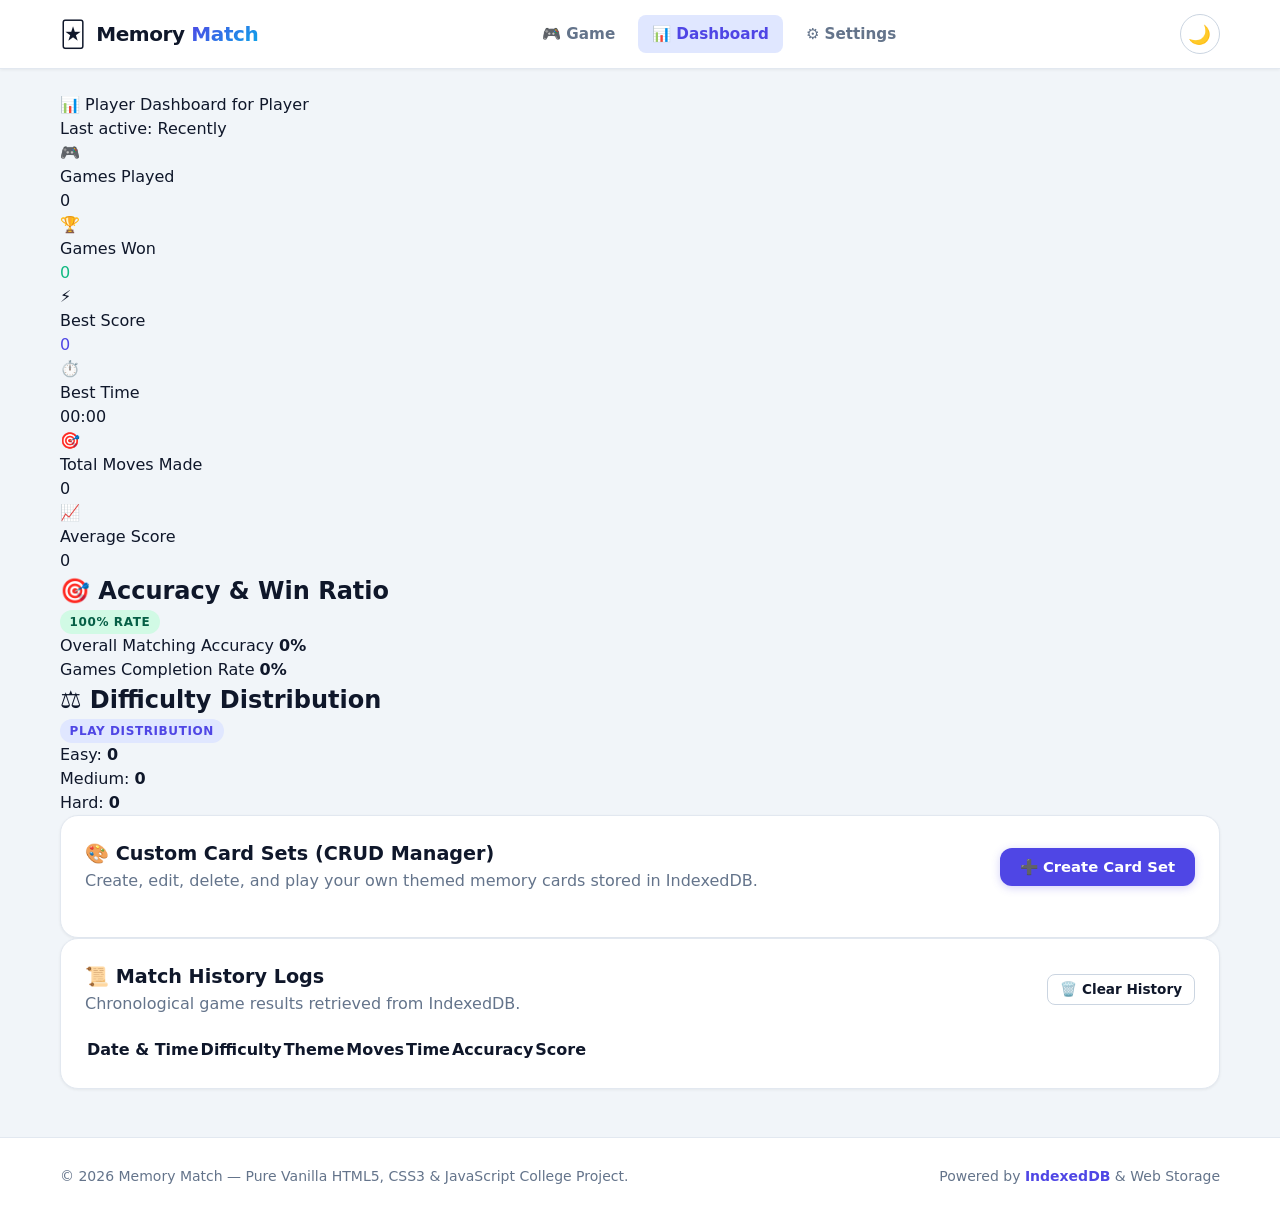
==== dashboard.html @ ac8ac4d7 "feat(setup): initialize project structure, .gitignore and base styling system" ====
<!DOCTYPE html>
<html lang="en">
<head>
  <meta charset="UTF-8">
  <meta name="viewport" content="width=device-width, initial-scale=1.0">
  <meta name="description" content="Memory Match Dashboard - Performance analytics, game history, and custom card set management.">
  <title>Memory Match — Dashboard & Statistics</title>

  <!-- External Stylesheets (Zero Inline CSS) -->
  <link rel="stylesheet" href="css/style.css">
  <link rel="stylesheet" href="css/components.css">
  <link rel="stylesheet" href="css/dashboard.css">
  <link rel="stylesheet" href="css/responsive.css">
</head>
<body>

  <!-- =========================================================================
       App Header & Navigation
       ========================================================================= -->
  <header class="app-header">
    <div class="container navbar">
      <a href="index.html" class="nav-brand" aria-label="Memory Match Home">
        <span class="nav-brand__icon" aria-hidden="true">🃏</span>
        <span>Memory <span class="nav-brand__accent">Match</span></span>
      </a>

      <nav class="nav-menu" aria-label="Main Navigation">
        <a href="index.html" class="nav-link">🎮 Game</a>
        <a href="dashboard.html" class="nav-link active">📊 Dashboard</a>
        <a href="settings.html" class="nav-link">⚙️ Settings</a>
      </nav>

      <div class="nav-actions">
        <button id="themeToggleBtn" class="btn btn--outline btn--icon" type="button" aria-label="Toggle theme">
          🌙
        </button>
      </div>
    </div>
  </header>

  <!-- =========================================================================
       Main Content Area
       ========================================================================= -->
  <main class="main-content container">

    <!-- Header & Welcome -->
    <section class="game-welcome-banner" aria-label="Dashboard Overview">
      <div class="welcome-text">
        <span>📊 Player Dashboard for <span class="welcome-user-highlight js-player-name">Player</span></span>
      </div>
      <div class="welcome-last-visit js-last-visit">
        Last active: Recently
      </div>
    </section>

    <!-- 1. Statistics Overview Grid (6 Core Metrics) -->
    <section class="dashboard-grid" aria-label="Player Statistics Cards">
      <div class="stat-metric-card">
        <div class="stat-metric-card__icon" aria-hidden="true">🎮</div>
        <div class="stat-metric-card__content">
          <div class="stat-metric-card__label">Games Played</div>
          <div id="statGamesPlayed" class="stat-metric-card__value">0</div>
        </div>
      </div>

      <div class="stat-metric-card">
        <div class="stat-metric-card__icon" aria-hidden="true">🏆</div>
        <div class="stat-metric-card__content">
          <div class="stat-metric-card__label">Games Won</div>
          <div id="statGamesWon" class="stat-metric-card__value text-success">0</div>
        </div>
      </div>

      <div class="stat-metric-card">
        <div class="stat-metric-card__icon" aria-hidden="true">⚡</div>
        <div class="stat-metric-card__content">
          <div class="stat-metric-card__label">Best Score</div>
          <div id="statBestScore" class="stat-metric-card__value text-primary">0</div>
        </div>
      </div>

      <div class="stat-metric-card">
        <div class="stat-metric-card__icon" aria-hidden="true">⏱️</div>
        <div class="stat-metric-card__content">
          <div class="stat-metric-card__label">Best Time</div>
          <div id="statBestTime" class="stat-metric-card__value">00:00</div>
        </div>
      </div>

      <div class="stat-metric-card">
        <div class="stat-metric-card__icon" aria-hidden="true">🎯</div>
        <div class="stat-metric-card__content">
          <div class="stat-metric-card__label">Total Moves Made</div>
          <div id="statTotalMoves" class="stat-metric-card__value">0</div>
        </div>
      </div>

      <div class="stat-metric-card">
        <div class="stat-metric-card__icon" aria-hidden="true">📈</div>
        <div class="stat-metric-card__content">
          <div class="stat-metric-card__label">Average Score</div>
          <div id="statAverageScore" class="stat-metric-card__value">0</div>
        </div>
      </div>
    </section>

    <!-- 2. Pure CSS Visual Charts (No External JS Chart Libraries) -->
    <section class="visual-charts-section" aria-label="Visual Analytics Charts">
      <!-- Win Rate & Accuracy Progress Bars -->
      <div class="chart-card">
        <div class="chart-card__header">
          <h2 class="chart-card__title">🎯 Accuracy & Win Ratio</h2>
          <span id="winRateBadge" class="badge badge--success">100% Rate</span>
        </div>

        <div class="chart-card__body">
          <div class="css-legend-row">
            <span>Overall Matching Accuracy</span>
            <span id="accuracyPctLabel" class="font-bold">0%</span>
          </div>
          <div class="css-progress-track">
            <div id="accuracyProgressBar" class="css-progress-bar w-pct-0" role="progressbar" aria-valuenow="0" aria-valuemin="0" aria-valuemax="100"></div>
          </div>

          <div class="css-legend-row">
            <span>Games Completion Rate</span>
            <span id="completionPctLabel" class="font-bold">0%</span>
          </div>
          <div class="css-progress-track">
            <div id="completionProgressBar" class="css-progress-bar css-progress-bar--success w-pct-0" role="progressbar" aria-valuenow="0" aria-valuemin="0" aria-valuemax="100"></div>
          </div>
        </div>
      </div>

      <!-- Difficulty Distribution Segmented Bar -->
      <div class="chart-card">
        <div class="chart-card__header">
          <h2 class="chart-card__title">⚖️ Difficulty Distribution</h2>
          <span class="badge badge--primary">Play Distribution</span>
        </div>

        <div class="chart-card__body">
          <div id="difficultySegmentedBar" class="css-segmented-bar" aria-label="Difficulty Breakdown">
            <div id="segEasy" class="seg-easy w-pct-35" title="Easy"></div>
            <div id="segMedium" class="seg-medium w-pct-35" title="Medium"></div>
            <div id="segHard" class="seg-hard w-pct-30" title="Hard"></div>
          </div>

          <div class="css-segmented-legend">
            <div class="legend-item">
              <span class="legend-color-dot seg-easy"></span>
              <span>Easy: <strong id="easyCountLabel">0</strong></span>
            </div>
            <div class="legend-item">
              <span class="legend-color-dot seg-medium"></span>
              <span>Medium: <strong id="mediumCountLabel">0</strong></span>
            </div>
            <div class="legend-item">
              <span class="legend-color-dot seg-hard"></span>
              <span>Hard: <strong id="hardCountLabel">0</strong></span>
            </div>
          </div>
        </div>
      </div>
    </section>

    <!-- 3. Custom Card Set Manager (Full CRUD Implementation) -->
    <section class="card-sets-section" aria-label="Custom Card Sets Manager">
      <div class="panel">
        <div class="panel__header">
          <div>
            <h2 class="panel__title">🎨 Custom Card Sets (CRUD Manager)</h2>
            <p class="text-muted">Create, edit, delete, and play your own themed memory cards stored in IndexedDB.</p>
          </div>
          <button id="openCreateSetModalBtn" class="btn btn--primary" type="button">
            ➕ Create Card Set
          </button>
        </div>

        <!-- Custom Card Sets Grid (Dynamically populated by dashboard.js) -->
        <div id="customSetsGrid" class="card-sets-grid" role="region" aria-label="Saved Card Sets">
          <!-- Dynamically populated -->
        </div>
      </div>
    </section>

    <!-- 4. Game History Table (IndexedDB Records) -->
    <section class="history-section" aria-label="Match History Records">
      <div class="panel">
        <div class="panel__header">
          <div>
            <h2 class="panel__title">📜 Match History Logs</h2>
            <p class="text-muted">Chronological game results retrieved from IndexedDB.</p>
          </div>
          <button id="clearHistoryBtn" class="btn btn--outline btn--sm" type="button">
            🗑️ Clear History
          </button>
        </div>

        <div class="table-responsive">
          <table class="data-table" aria-label="Game History Table">
            <thead>
              <tr>
                <th scope="col">Date & Time</th>
                <th scope="col">Difficulty</th>
                <th scope="col">Theme</th>
                <th scope="col">Moves</th>
                <th scope="col">Time</th>
                <th scope="col">Accuracy</th>
                <th scope="col">Score</th>
              </tr>
            </thead>
            <tbody id="historyTableBody">
              <!-- Dynamically populated by dashboard.js -->
            </tbody>
          </table>
        </div>
      </div>
    </section>

  </main>

  <!-- =========================================================================
       Modal: Create / Edit Custom Card Set (Form Validation & CRUD)
       ========================================================================= -->
  <div id="cardSetModal" class="modal-overlay" role="dialog" aria-modal="true" aria-labelledby="cardSetModalTitle">
    <div class="modal-dialog modal-dialog--lg">
      <header class="modal__header">
        <h2 id="cardSetModalTitle" class="modal__title">➕ Create Card Set</h2>
        <button id="closeCardSetModalBtn" class="modal__close" type="button" aria-label="Close modal">✕</button>
      </header>

      <form id="cardSetForm" novalidate>
        <div class="modal__body">
          <input type="hidden" id="editCardSetId" value="">

          <div class="form-group" id="groupSetName">
            <label for="cardSetNameInput" class="form-label">
              <span>Card Set Name <strong class="text-danger">*</strong></span>
              <span class="form-helper">e.g. Legendary Pokémon, Tech Icons</span>
            </label>
            <input type="text" id="cardSetNameInput" class="form-input" placeholder="Enter set name (e.g. Pokémon Masters)" maxlength="30" required>
            <div class="form-error" id="errorSetName">Please provide a valid card set name (minimum 3 characters).</div>
          </div>

          <div class="form-group" id="groupCardItems">
            <div class="form-label">
              <span>Card Items & Emojis <strong class="text-danger">*</strong></span>
              <span class="form-helper">At least 8 pairs required (up to 18)</span>
            </div>

            <!-- Dynamic Input Slots Container -->
            <div id="dynamicCardInputs" class="dynamic-cards-list">
              <!-- Dynamically populated with input slots -->
            </div>
            <div class="form-error" id="errorCardItems">At least 8 unique, non-empty cards are required to play a 4x4 game.</div>
          </div>

          <div class="flex-center">
            <button id="addCardSlotBtn" class="btn btn--outline btn--sm" type="button">
              ➕ Add Another Card Slot
            </button>
          </div>
        </div>

        <footer class="modal__footer">
          <button id="cancelCardSetModalBtn" class="btn btn--outline" type="button">Cancel</button>
          <button id="saveCardSetSubmitBtn" class="btn btn--primary" type="submit">💾 Save Card Set</button>
        </footer>
      </form>
    </div>
  </div>

  <!-- =========================================================================
       Modal: Delete Confirmation Dialog
       ========================================================================= -->
  <div id="deleteConfirmModal" class="modal-overlay" role="dialog" aria-modal="true" aria-labelledby="deleteModalTitle">
    <div class="modal-dialog">
      <header class="modal__header">
        <h2 id="deleteModalTitle" class="modal__title text-danger">⚠️ Confirm Deletion</h2>
      </header>
      <div class="modal__body">
        <p>Are you sure you want to permanently delete <strong id="deleteTargetName">this card set</strong>?</p>
        <p class="text-muted">This action will remove the set from IndexedDB and cannot be undone.</p>
      </div>
      <footer class="modal__footer">
        <button id="cancelDeleteBtn" class="btn btn--outline" type="button">Cancel</button>
        <button id="confirmDeleteBtn" class="btn btn--danger" type="button">Delete Set</button>
      </footer>
    </div>
  </div>

  <!-- =========================================================================
       App Footer
       ========================================================================= -->
  <footer class="app-footer">
    <div class="container footer-content">
      <p>© 2026 Memory Match — Pure Vanilla HTML5, CSS3 & JavaScript College Project.</p>
      <p>Powered by <span class="text-primary font-bold">IndexedDB</span> & Web Storage</p>
    </div>
  </footer>

  <!-- =========================================================================
       JavaScript Modules (Strictly External - Zero Inline Scripts)
       ========================================================================= -->
  <script src="js/utils.js"></script>
  <script src="js/storage.js"></script>
  <script src="js/indexedDB.js"></script>
  <script src="js/app.js"></script>
  <script src="js/dashboard.js"></script>

</body>
</html>
---- css/style.css ----
/* ==========================================================================
   STYLE.CSS - Base Styles, CSS Reset, CSS Variables & Design Tokens
   ========================================================================== */

/* --------------------------------------------------------------------------
   CSS Variables & Color System (Light & Dark Theme)
   -------------------------------------------------------------------------- */
:root {
  /* Brand Accents */
  --primary: #4f46e5;
  --primary-hover: #4338ca;
  --primary-light: #e0e7ff;
  --primary-glow: rgba(79, 70, 229, 0.25);

  --secondary: #0ea5e9;
  --secondary-hover: #0284c7;

  --success: #10b981;
  --success-bg: #d1fae5;
  --warning: #f59e0b;
  --warning-bg: #fef3c7;
  --danger: #ef4444;
  --danger-hover: #dc2626;
  --danger-bg: #fee2e2;

  /* Theme: Light (Default) */
  --bg-app: #f1f5f9;
  --bg-surface: #ffffff;
  --bg-surface-elevated: #ffffff;
  --bg-surface-subtle: #f8fafc;
  --bg-glass: rgba(255, 255, 255, 0.85);

  --text-main: #0f172a;
  --text-muted: #64748b;
  --text-inverted: #ffffff;

  --border-subtle: #e2e8f0;
  --border-strong: #cbd5e1;

  --card-back-bg: linear-gradient(135deg, #4f46e5 0%, #7c3aed 100%);
  --card-front-bg: #ffffff;
  --card-shadow: 0 4px 12px rgba(15, 23, 42, 0.08);
  --card-shadow-hover: 0 8px 24px rgba(79, 70, 229, 0.2);

  --shadow-sm: 0 1px 3px rgba(0, 0, 0, 0.06);
  --shadow-md: 0 4px 14px rgba(0, 0, 0, 0.08);
  --shadow-lg: 0 12px 30px rgba(0, 0, 0, 0.12);
  --shadow-glow: 0 0 20px rgba(79, 70, 229, 0.35);

  --radius-sm: 8px;
  --radius-md: 12px;
  --radius-lg: 18px;
  --radius-full: 9999px;

  --font-family: system-ui, -apple-system, BlinkMacSystemFont, 'Segoe UI', Roboto, Helvetica, Arial, sans-serif;
  --transition-fast: 150ms ease;
  --transition-normal: 250ms ease;
  --transition-smooth: 400ms cubic-bezier(0.16, 1, 0.3, 1);
}

/* Dark Theme Overrides */
body.dark-theme {
  --bg-app: #0b0f19;
  --bg-surface: #111827;
  --bg-surface-elevated: #1f2937;
  --bg-surface-subtle: #162032;
  --bg-glass: rgba(17, 24, 39, 0.85);

  --text-main: #f8fafc;
  --text-muted: #94a3b8;
  --text-inverted: #0b0f19;

  --border-subtle: #1e293b;
  --border-strong: #334155;

  --card-back-bg: linear-gradient(135deg, #3730a3 0%, #6d28d9 100%);
  --card-front-bg: #1e293b;
  --card-shadow: 0 4px 14px rgba(0, 0, 0, 0.4);
  --card-shadow-hover: 0 8px 25px rgba(124, 58, 237, 0.4);

  --shadow-sm: 0 1px 3px rgba(0, 0, 0, 0.3);
  --shadow-md: 0 6px 18px rgba(0, 0, 0, 0.4);
  --shadow-lg: 0 16px 36px rgba(0, 0, 0, 0.6);
  --shadow-glow: 0 0 25px rgba(124, 58, 237, 0.45);
}

/* Accessible / Settings Animation Killswitch */
body.no-animations *,
body.no-animations *::before,
body.no-animations *::after {
  animation: none !important;
  transition: none !important;
}

/* --------------------------------------------------------------------------
   CSS Reset & Base Rules
   -------------------------------------------------------------------------- */
*,
*::before,
*::after {
  box-sizing: border-box;
  margin: 0;
  padding: 0;
}

html {
  font-size: 16px;
  scroll-behavior: smooth;
}

body {
  font-family: var(--font-family);
  background-color: var(--bg-app);
  color: var(--text-main);
  min-height: 100vh;
  display: flex;
  flex-direction: column;
  line-height: 1.5;
  -webkit-font-smoothing: antialiased;
  -moz-osx-font-smoothing: grayscale;
  transition: background-color var(--transition-normal), color var(--transition-normal);
}

a {
  color: inherit;
  text-decoration: none;
}

button {
  font-family: inherit;
  font-size: 1rem;
  cursor: pointer;
  border: none;
  background: none;
}

input,
select,
textarea {
  font-family: inherit;
  font-size: 1rem;
  color: inherit;
}

img,
svg {
  display: block;
  max-width: 100%;
}

ul,
ol {
  list-style: none;
}

/* --------------------------------------------------------------------------
   Layout Containers
   -------------------------------------------------------------------------- */
.container {
  width: 100%;
  max-width: 1200px;
  margin-left: auto;
  margin-right: auto;
  padding-left: 1.25rem;
  padding-right: 1.25rem;
}

.main-content {
  flex: 1 0 auto;
  padding-top: 1.5rem;
  padding-bottom: 3rem;
}

/* --------------------------------------------------------------------------
   Common Utility Classes (Zero Inline CSS Compliance)
   -------------------------------------------------------------------------- */
.is-hidden {
  display: none !important;
}

.visually-hidden {
  position: absolute;
  width: 1px;
  height: 1px;
  padding: 0;
  margin: -1px;
  overflow: hidden;
  clip: rect(0, 0, 0, 0);
  white-space: nowrap;
  border: 0;
}

.text-center {
  text-align: center;
}

.text-muted {
  color: var(--text-muted);
}

.text-success {
  color: var(--success);
}

.text-danger {
  color: var(--danger);
}

.text-primary {
  color: var(--primary);
}

.font-bold {
  font-weight: 700;
}

.flex-center {
  display: flex;
  align-items: center;
  justify-content: center;
}
---- css/components.css ----
/* ==========================================================================
   COMPONENTS.CSS - Reusable UI Components
   ========================================================================== */

/* --------------------------------------------------------------------------
   App Header & Navigation
   -------------------------------------------------------------------------- */
.app-header {
  background-color: var(--bg-surface);
  border-bottom: 1px solid var(--border-subtle);
  position: sticky;
  top: 0;
  z-index: 100;
  backdrop-filter: blur(12px);
  -webkit-backdrop-filter: blur(12px);
  box-shadow: var(--shadow-sm);
  transition: background-color var(--transition-normal), border-color var(--transition-normal);
}

.navbar {
  display: flex;
  align-items: center;
  justify-content: space-between;
  height: 4.25rem;
  gap: 1rem;
}

.nav-brand {
  display: flex;
  align-items: center;
  gap: 0.65rem;
  font-size: 1.25rem;
  font-weight: 800;
  letter-spacing: -0.02em;
  color: var(--text-main);
}

.nav-brand__icon {
  font-size: 1.6rem;
  display: inline-flex;
  align-items: center;
  justify-content: center;
  animation: gentle-bob 3s ease-in-out infinite;
}

@keyframes gentle-bob {
  0%, 100% { transform: translateY(0); }
  50% { transform: translateY(-3px); }
}

.nav-brand__accent {
  background: linear-gradient(135deg, var(--primary) 0%, var(--secondary) 100%);
  -webkit-background-clip: text;
  -webkit-text-fill-color: transparent;
}

.nav-menu {
  display: flex;
  align-items: center;
  gap: 0.5rem;
}

.nav-link {
  display: inline-flex;
  align-items: center;
  gap: 0.4rem;
  padding: 0.5rem 0.9rem;
  border-radius: var(--radius-sm);
  font-size: 0.95rem;
  font-weight: 600;
  color: var(--text-muted);
  transition: color var(--transition-fast), background-color var(--transition-fast);
}

.nav-link:hover {
  color: var(--text-main);
  background-color: var(--bg-surface-subtle);
}

.nav-link.active {
  color: var(--primary);
  background-color: var(--primary-light);
}

body.dark-theme .nav-link.active {
  background-color: rgba(79, 70, 229, 0.2);
  color: #a5b4fc;
}

.nav-actions {
  display: flex;
  align-items: center;
  gap: 0.5rem;
}

/* --------------------------------------------------------------------------
   Buttons
   -------------------------------------------------------------------------- */
.btn {
  display: inline-flex;
  align-items: center;
  justify-content: center;
  gap: 0.5rem;
  padding: 0.625rem 1.25rem;
  border-radius: var(--radius-md);
  font-weight: 600;
  font-size: 0.925rem;
  line-height: 1.25;
  transition: all var(--transition-fast);
  white-space: nowrap;
  user-select: none;
}

.btn:active {
  transform: scale(0.98);
}

.btn--primary {
  background-color: var(--primary);
  color: #ffffff;
  box-shadow: 0 2px 8px var(--primary-glow);
}

.btn--primary:hover {
  background-color: var(--primary-hover);
  box-shadow: 0 4px 14px var(--primary-glow);
}

.btn--secondary {
  background-color: var(--secondary);
  color: #ffffff;
}

.btn--secondary:hover {
  background-color: var(--secondary-hover);
}

.btn--outline {
  border: 1px solid var(--border-strong);
  color: var(--text-main);
  background-color: var(--bg-surface);
}

.btn--outline:hover {
  background-color: var(--bg-surface-subtle);
  border-color: var(--primary);
  color: var(--primary);
}

.btn--danger {
  background-color: var(--danger);
  color: #ffffff;
}

.btn--danger:hover {
  background-color: var(--danger-hover);
}

.btn--danger-outline {
  border: 1px solid var(--danger);
  color: var(--danger);
  background-color: transparent;
}

.btn--danger-outline:hover {
  background-color: var(--danger-bg);
}

.btn--success {
  background-color: var(--success);
  color: #ffffff;
}

.btn--sm {
  padding: 0.375rem 0.75rem;
  font-size: 0.85rem;
  border-radius: var(--radius-sm);
}

.btn--lg {
  padding: 0.85rem 1.75rem;
  font-size: 1.05rem;
  border-radius: var(--radius-md);
}

.btn--icon {
  width: 2.5rem;
  height: 2.5rem;
  padding: 0;
  border-radius: var(--radius-full);
  display: inline-flex;
  align-items: center;
  justify-content: center;
  font-size: 1.15rem;
}

/* --------------------------------------------------------------------------
   Badges, Chips & Pills
   -------------------------------------------------------------------------- */
.badge {
  display: inline-flex;
  align-items: center;
  gap: 0.25rem;
  padding: 0.2rem 0.6rem;
  border-radius: var(--radius-full);
  font-size: 0.75rem;
  font-weight: 700;
  text-transform: uppercase;
  letter-spacing: 0.05em;
}

.badge--primary {
  background-color: var(--primary-light);
  color: var(--primary);
}

body.dark-theme .badge--primary {
  background-color: rgba(79, 70, 229, 0.25);
  color: #a5b4fc;
}

.badge--success {
  background-color: var(--success-bg);
  color: #065f46;
}

body.dark-theme .badge--success {
  background-color: rgba(16, 185, 129, 0.2);
  color: #6ee7b7;
}

.badge--warning {
  background-color: var(--warning-bg);
  color: #92400e;
}

body.dark-theme .badge--warning {
  background-color: rgba(245, 158, 11, 0.2);
  color: #fcd34d;
}

.badge--danger {
  background-color: var(--danger-bg);
  color: #991b1b;
}

body.dark-theme .badge--danger {
  background-color: rgba(239, 68, 68, 0.2);
  color: #fca5a5;
}

.chip {
  display: inline-flex;
  align-items: center;
  gap: 0.35rem;
  padding: 0.3rem 0.75rem;
  border-radius: var(--radius-full);
  background-color: var(--bg-surface-subtle);
  border: 1px solid var(--border-subtle);
  font-size: 0.85rem;
  color: var(--text-main);
}

/* --------------------------------------------------------------------------
   Panels, Cards & Surfaces
   -------------------------------------------------------------------------- */
.panel {
  background-color: var(--bg-surface);
  border: 1px solid var(--border-subtle);
  border-radius: var(--radius-lg);
  padding: 1.5rem;
  box-shadow: var(--shadow-sm);
  transition: all var(--transition-fast);
}

.panel--elevated {
  box-shadow: var(--shadow-md);
}

.panel__header {
  display: flex;
  align-items: center;
  justify-content: space-between;
  margin-bottom: 1.25rem;
  gap: 1rem;
}

.panel__title {
  font-size: 1.2rem;
  font-weight: 700;
  color: var(--text-main);
  display: flex;
  align-items: center;
  gap: 0.5rem;
}

/* --------------------------------------------------------------------------
   Forms & Controls
   -------------------------------------------------------------------------- */
.form-group {
  margin-bottom: 1.25rem;
  display: flex;
  flex-direction: column;
  gap: 0.4rem;
}

.form-label {
  font-size: 0.9rem;
  font-weight: 600;
  color: var(--text-main);
  display: flex;
  justify-content: space-between;
  align-items: center;
}

.form-input,
.form-select,
.form-textarea {
  width: 100%;
  padding: 0.65rem 0.9rem;
  border-radius: var(--radius-md);
  border: 1px solid var(--border-strong);
  background-color: var(--bg-surface-subtle);
  color: var(--text-main);
  transition: border-color var(--transition-fast), box-shadow var(--transition-fast);
}

.form-input:focus,
.form-select:focus,
.form-textarea:focus {
  outline: none;
  border-color: var(--primary);
  box-shadow: 0 0 0 3px var(--primary-glow);
  background-color: var(--bg-surface);
}

.form-error {
  font-size: 0.8rem;
  color: var(--danger);
  font-weight: 500;
  display: none;
}

.form-group.has-error .form-input,
.form-group.has-error .form-select {
  border-color: var(--danger);
}

.form-group.has-error .form-error {
  display: block;
}

.form-helper {
  font-size: 0.8rem;
  color: var(--text-muted);
}

/* --------------------------------------------------------------------------
   Modal Dialogs (Zero inline CSS, toggled with .modal--active)
   -------------------------------------------------------------------------- */
.modal-overlay {
  position: fixed;
  inset: 0;
  background-color: rgba(15, 23, 42, 0.65);
  backdrop-filter: blur(4px);
  -webkit-backdrop-filter: blur(4px);
  z-index: 1000;
  display: flex;
  align-items: center;
  justify-content: center;
  padding: 1rem;
  opacity: 0;
  visibility: hidden;
  transition: opacity var(--transition-normal), visibility var(--transition-normal);
}

.modal-overlay.modal--active {
  opacity: 1;
  visibility: visible;
}

.modal-dialog {
  background-color: var(--bg-surface);
  border: 1px solid var(--border-subtle);
  border-radius: var(--radius-lg);
  box-shadow: var(--shadow-lg);
  width: 100%;
  max-width: 520px;
  max-height: 90vh;
  overflow-y: auto;
  transform: translateY(20px) scale(0.96);
  transition: transform var(--transition-smooth);
}

.modal-overlay.modal--active .modal-dialog {
  transform: translateY(0) scale(1);
}

.modal-dialog--lg {
  max-width: 720px;
}

.modal__header {
  padding: 1.25rem 1.5rem;
  border-bottom: 1px solid var(--border-subtle);
  display: flex;
  align-items: center;
  justify-content: space-between;
}

.modal__title {
  font-size: 1.25rem;
  font-weight: 800;
  color: var(--text-main);
  display: flex;
  align-items: center;
  gap: 0.5rem;
}

.modal__close {
  color: var(--text-muted);
  font-size: 1.25rem;
  padding: 0.25rem;
  border-radius: var(--radius-sm);
  display: inline-flex;
  align-items: center;
  justify-content: center;
  transition: color var(--transition-fast);
}

.modal__close:hover {
  color: var(--text-main);
  background-color: var(--bg-surface-subtle);
}

.modal__body {
  padding: 1.5rem;
}

.modal__footer {
  padding: 1.25rem 1.5rem;
  border-top: 1px solid var(--border-subtle);
  display: flex;
  align-items: center;
  justify-content: flex-end;
  gap: 0.75rem;
}

/* --------------------------------------------------------------------------
   Toast Notifications
   -------------------------------------------------------------------------- */
.toast-container {
  position: fixed;
  bottom: 1.5rem;
  right: 1.5rem;
  z-index: 2000;
  display: flex;
  flex-direction: column;
  gap: 0.75rem;
  pointer-events: none;
}

.toast {
  pointer-events: auto;
  display: flex;
  align-items: center;
  gap: 0.75rem;
  padding: 0.85rem 1.25rem;
  border-radius: var(--radius-md);
  background-color: var(--bg-surface-elevated);
  color: var(--text-main);
  box-shadow: var(--shadow-lg);
  border: 1px solid var(--border-subtle);
  font-size: 0.925rem;
  font-weight: 600;
  transform: translateY(20px);
  opacity: 0;
  visibility: hidden;
  transition: transform var(--transition-fast), opacity var(--transition-fast), visibility var(--transition-fast);
}

.toast.toast--active {
  transform: translateY(0);
  opacity: 1;
  visibility: visible;
}

.toast--success {
  border-left: 4px solid var(--success);
}

.toast--danger {
  border-left: 4px solid var(--danger);
}

.toast--info {
  border-left: 4px solid var(--primary);
}

/* --------------------------------------------------------------------------
   Footer
   -------------------------------------------------------------------------- */
.app-footer {
  background-color: var(--bg-surface);
  border-top: 1px solid var(--border-subtle);
  padding: 1.75rem 0;
  margin-top: auto;
  font-size: 0.875rem;
  color: var(--text-muted);
}

.footer-content {
  display: flex;
  align-items: center;
  justify-content: space-between;
  flex-wrap: wrap;
  gap: 1rem;
}
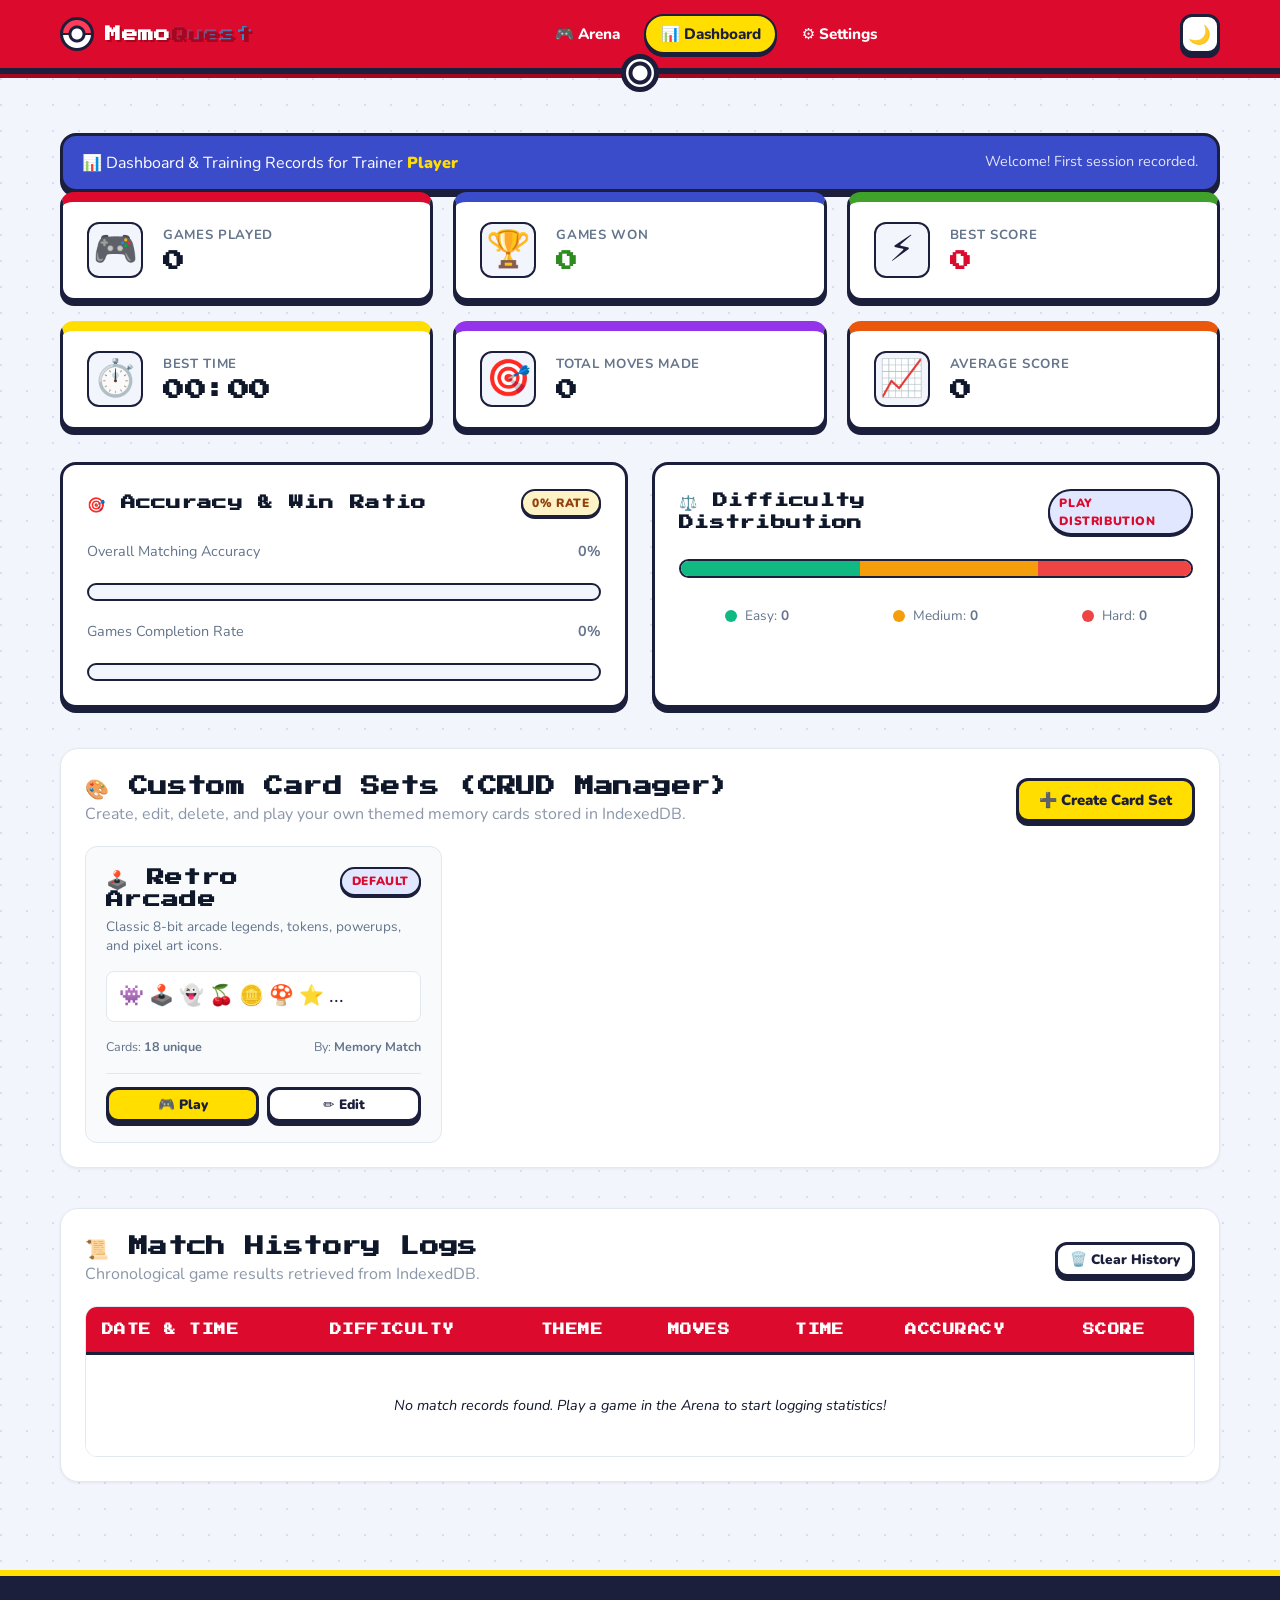
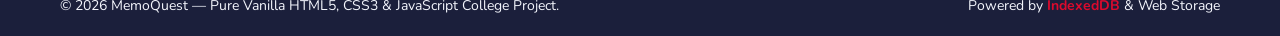
==== commit 423f2685: "UI changed" ====
--- a/dashboard.html
+++ b/dashboard.html
@@ -3,14 +3,18 @@
 <head>
   <meta charset="UTF-8">
   <meta name="viewport" content="width=device-width, initial-scale=1.0">
-  <meta name="description" content="Memory Match Dashboard - Performance analytics, game history, and custom card set management.">
-  <title>Memory Match — Dashboard & Statistics</title>
-
+  <meta name="description" content="MemoQuest Dashboard - Performance analytics, game history, and custom card set management.">
+  <title>MemoQuest — Dashboard & Trainer Statistics</title>
+
+  <link rel="preconnect" href="https://fonts.googleapis.com">
+  <link rel="preconnect" href="https://fonts.gstatic.com" crossorigin>
+  <link href="https://fonts.googleapis.com/css2?family=Nunito:wght@600;800;900&family=Press+Start+2P&display=swap" rel="stylesheet">
   <!-- External Stylesheets (Zero Inline CSS) -->
   <link rel="stylesheet" href="css/style.css">
   <link rel="stylesheet" href="css/components.css">
   <link rel="stylesheet" href="css/dashboard.css">
   <link rel="stylesheet" href="css/responsive.css">
+  <link rel="stylesheet" href="css/pokemon-theme.css">
 </head>
 <body>
 
@@ -19,13 +23,13 @@
        ========================================================================= -->
   <header class="app-header">
     <div class="container navbar">
-      <a href="index.html" class="nav-brand" aria-label="Memory Match Home">
-        <span class="nav-brand__icon" aria-hidden="true">🃏</span>
-        <span>Memory <span class="nav-brand__accent">Match</span></span>
+      <a href="index.html" class="nav-brand" aria-label="MemoQuest Home">
+        <span class="pokeball" aria-hidden="true"></span>
+        <span>Memo<span class="nav-brand__accent">Quest</span></span>
       </a>
 
       <nav class="nav-menu" aria-label="Main Navigation">
-        <a href="index.html" class="nav-link">🎮 Game</a>
+        <a href="index.html" class="nav-link">🎮 Arena</a>
         <a href="dashboard.html" class="nav-link active">📊 Dashboard</a>
         <a href="settings.html" class="nav-link">⚙️ Settings</a>
       </nav>
@@ -46,7 +50,7 @@
     <!-- Header & Welcome -->
     <section class="game-welcome-banner" aria-label="Dashboard Overview">
       <div class="welcome-text">
-        <span>📊 Player Dashboard for <span class="welcome-user-highlight js-player-name">Player</span></span>
+        <span>📊 Dashboard & Training Records for Trainer <span class="welcome-user-highlight js-player-name">Player</span></span>
       </div>
       <div class="welcome-last-visit js-last-visit">
         Last active: Recently
@@ -295,7 +299,7 @@
        ========================================================================= -->
   <footer class="app-footer">
     <div class="container footer-content">
-      <p>© 2026 Memory Match — Pure Vanilla HTML5, CSS3 & JavaScript College Project.</p>
+      <p>© 2026 MemoQuest — Pure Vanilla HTML5, CSS3 & JavaScript College Project.</p>
       <p>Powered by <span class="text-primary font-bold">IndexedDB</span> & Web Storage</p>
     </div>
   </footer>
--- a/css/components.css
+++ b/css/components.css
@@ -497,6 +497,10 @@
   border-left: 4px solid var(--primary);
 }
 
+.toast--warning {
+  border-left: 4px solid var(--warning);
+}
+
 /* --------------------------------------------------------------------------
    Footer
    -------------------------------------------------------------------------- */
--- a/css/dashboard.css
+++ b/css/dashboard.css
@@ -0,0 +1,446 @@
+/* ==========================================================================
+   DASHBOARD.CSS - Performance Analytics, Charts, History Table & CRUD Manager
+   ========================================================================== */
+
+/* --------------------------------------------------------------------------
+   1. Dashboard Overview Metrics Grid
+   -------------------------------------------------------------------------- */
+.dashboard-grid {
+  display: grid;
+  grid-template-columns: repeat(3, 1fr);
+  gap: 1.25rem;
+  margin-bottom: 2rem;
+}
+
+.stat-metric-card {
+  background-color: var(--bg-surface);
+  border: 1px solid var(--border-subtle);
+  border-radius: var(--radius-lg);
+  padding: 1.25rem 1.5rem;
+  display: flex;
+  align-items: center;
+  gap: 1.25rem;
+  box-shadow: var(--shadow-sm);
+  transition: transform var(--transition-fast), box-shadow var(--transition-fast), border-color var(--transition-fast);
+}
+
+.stat-metric-card:hover {
+  transform: translateY(-3px);
+  box-shadow: var(--shadow-md);
+  border-color: var(--primary-glow);
+}
+
+.stat-metric-card__icon {
+  font-size: 2.25rem;
+  line-height: 1;
+  width: 3.5rem;
+  height: 3.5rem;
+  display: flex;
+  align-items: center;
+  justify-content: center;
+  background-color: var(--bg-surface-subtle);
+  border-radius: var(--radius-md);
+  border: 1px solid var(--border-subtle);
+  flex-shrink: 0;
+}
+
+.stat-metric-card__content {
+  display: flex;
+  flex-direction: column;
+  gap: 0.25rem;
+  min-width: 0;
+}
+
+.stat-metric-card__label {
+  font-size: 0.825rem;
+  font-weight: 700;
+  text-transform: uppercase;
+  letter-spacing: 0.05em;
+  color: var(--text-muted);
+}
+
+.stat-metric-card__value {
+  font-size: 1.85rem;
+  font-weight: 800;
+  color: var(--text-main);
+  line-height: 1.1;
+  font-variant-numeric: tabular-nums;
+  letter-spacing: -0.02em;
+}
+
+/* --------------------------------------------------------------------------
+   2. Pure CSS Visual Charts (No External Libraries)
+   -------------------------------------------------------------------------- */
+.visual-charts-section {
+  display: grid;
+  grid-template-columns: repeat(2, 1fr);
+  gap: 1.5rem;
+  margin-bottom: 2.5rem;
+}
+
+.chart-card {
+  background-color: var(--bg-surface);
+  border: 1px solid var(--border-subtle);
+  border-radius: var(--radius-lg);
+  padding: 1.5rem;
+  box-shadow: var(--shadow-sm);
+}
+
+.chart-card__header {
+  display: flex;
+  align-items: center;
+  justify-content: space-between;
+  margin-bottom: 1.5rem;
+  gap: 1rem;
+}
+
+.chart-card__title {
+  font-size: 1.15rem;
+  font-weight: 700;
+  color: var(--text-main);
+  display: flex;
+  align-items: center;
+  gap: 0.5rem;
+}
+
+.chart-card__body {
+  display: flex;
+  flex-direction: column;
+  gap: 1.25rem;
+}
+
+.css-legend-row {
+  display: flex;
+  justify-content: space-between;
+  align-items: center;
+  font-size: 0.9rem;
+  color: var(--text-muted);
+}
+
+.css-progress-track {
+  width: 100%;
+  height: 0.85rem;
+  background-color: var(--bg-surface-subtle);
+  border-radius: var(--radius-full);
+  overflow: hidden;
+  border: 1px solid var(--border-subtle);
+  position: relative;
+}
+
+.css-progress-bar {
+  height: 100%;
+  background: linear-gradient(90deg, var(--primary) 0%, var(--secondary) 100%);
+  border-radius: var(--radius-full);
+  transition: width 0.8s cubic-bezier(0.16, 1, 0.3, 1);
+  width: 0%;
+}
+
+.css-progress-bar--success {
+  background: linear-gradient(90deg, #10b981 0%, #34d399 100%);
+}
+
+/* Percentage Width Utility Classes for CSS-only Progress */
+.w-pct-0 { width: 0% !important; }
+.w-pct-5 { width: 5% !important; }
+.w-pct-10 { width: 10% !important; }
+.w-pct-15 { width: 15% !important; }
+.w-pct-20 { width: 20% !important; }
+.w-pct-25 { width: 25% !important; }
+.w-pct-30 { width: 30% !important; }
+.w-pct-33 { width: 33.33% !important; }
+.w-pct-35 { width: 35% !important; }
+.w-pct-40 { width: 40% !important; }
+.w-pct-45 { width: 45% !important; }
+.w-pct-50 { width: 50% !important; }
+.w-pct-55 { width: 55% !important; }
+.w-pct-60 { width: 60% !important; }
+.w-pct-65 { width: 65% !important; }
+.w-pct-70 { width: 70% !important; }
+.w-pct-75 { width: 75% !important; }
+.w-pct-80 { width: 80% !important; }
+.w-pct-85 { width: 85% !important; }
+.w-pct-90 { width: 90% !important; }
+.w-pct-95 { width: 95% !important; }
+.w-pct-100 { width: 100% !important; }
+
+/* Segmented Bar for Difficulty Distribution */
+.css-segmented-bar {
+  display: flex;
+  width: 100%;
+  height: 1.15rem;
+  background-color: var(--bg-surface-subtle);
+  border-radius: var(--radius-full);
+  overflow: hidden;
+  border: 1px solid var(--border-subtle);
+}
+
+.seg-easy {
+  background-color: var(--success);
+  transition: width 0.6s ease;
+}
+
+.seg-medium {
+  background-color: var(--warning);
+  transition: width 0.6s ease;
+}
+
+.seg-hard {
+  background-color: var(--danger);
+  transition: width 0.6s ease;
+}
+
+.css-segmented-legend {
+  display: flex;
+  justify-content: space-around;
+  align-items: center;
+  flex-wrap: wrap;
+  gap: 0.75rem;
+  margin-top: 0.5rem;
+  font-size: 0.85rem;
+  color: var(--text-muted);
+}
+
+.legend-item {
+  display: flex;
+  align-items: center;
+  gap: 0.45rem;
+}
+
+.legend-color-dot {
+  width: 0.75rem;
+  height: 0.75rem;
+  border-radius: var(--radius-full);
+  display: inline-block;
+}
+
+/* --------------------------------------------------------------------------
+   3. Custom Card Set CRUD Manager Grid
+   -------------------------------------------------------------------------- */
+.card-sets-section {
+  margin-bottom: 2.5rem;
+}
+
+.card-sets-grid {
+  display: grid;
+  grid-template-columns: repeat(auto-fill, minmax(320px, 1fr));
+  gap: 1.25rem;
+  margin-top: 1rem;
+}
+
+.card-set-card {
+  background-color: var(--bg-surface-subtle);
+  border: 1px solid var(--border-subtle);
+  border-radius: var(--radius-md);
+  padding: 1.25rem;
+  display: flex;
+  flex-direction: column;
+  justify-content: space-between;
+  gap: 1rem;
+  transition: transform var(--transition-fast), border-color var(--transition-fast), box-shadow var(--transition-fast);
+}
+
+.card-set-card:hover {
+  transform: translateY(-2px);
+  border-color: var(--primary-glow);
+  box-shadow: var(--shadow-sm);
+}
+
+.card-set-card__header {
+  display: flex;
+  align-items: flex-start;
+  justify-content: space-between;
+  gap: 0.5rem;
+}
+
+.card-set-card__title {
+  font-size: 1.1rem;
+  font-weight: 700;
+  color: var(--text-main);
+  line-height: 1.25;
+}
+
+.card-set-card__desc {
+  font-size: 0.85rem;
+  color: var(--text-muted);
+  line-height: 1.4;
+  margin-top: 0.35rem;
+}
+
+.card-set-card__preview {
+  display: flex;
+  align-items: center;
+  gap: 0.4rem;
+  background-color: var(--bg-surface);
+  border: 1px solid var(--border-subtle);
+  border-radius: var(--radius-sm);
+  padding: 0.6rem 0.75rem;
+  font-size: 1.25rem;
+  overflow-x: auto;
+  scrollbar-width: none;
+}
+
+.card-set-card__preview::-webkit-scrollbar {
+  display: none;
+}
+
+.card-set-card__meta {
+  display: flex;
+  align-items: center;
+  justify-content: space-between;
+  font-size: 0.785rem;
+  color: var(--text-muted);
+}
+
+.card-set-card__actions {
+  display: flex;
+  align-items: center;
+  gap: 0.5rem;
+  border-top: 1px solid var(--border-subtle);
+  padding-top: 0.85rem;
+}
+
+.card-set-card__actions .btn {
+  flex: 1;
+}
+
+/* Empty State Card */
+.card-set-empty-state {
+  grid-column: 1 / -1;
+  text-align: center;
+  padding: 3rem 1.5rem;
+  background-color: var(--bg-surface-subtle);
+  border: 2px dashed var(--border-strong);
+  border-radius: var(--radius-lg);
+  display: flex;
+  flex-direction: column;
+  align-items: center;
+  justify-content: center;
+  gap: 0.75rem;
+}
+
+.card-set-empty-state__icon {
+  font-size: 3rem;
+  line-height: 1;
+}
+
+/* --------------------------------------------------------------------------
+   4. Dynamic Card Slots Form Editor in Modal
+   -------------------------------------------------------------------------- */
+.dynamic-cards-list {
+  display: flex;
+  flex-direction: column;
+  gap: 0.65rem;
+  max-height: 320px;
+  overflow-y: auto;
+  padding-right: 0.35rem;
+  margin-top: 0.5rem;
+  margin-bottom: 0.5rem;
+}
+
+.card-input-row {
+  display: grid;
+  grid-template-columns: 2.75rem 2fr 1.5fr 2.5rem;
+  gap: 0.5rem;
+  align-items: center;
+  background-color: var(--bg-surface);
+  border: 1px solid var(--border-subtle);
+  border-radius: var(--radius-md);
+  padding: 0.4rem 0.6rem;
+  transition: border-color var(--transition-fast);
+}
+
+.card-input-row:focus-within {
+  border-color: var(--primary);
+}
+
+.card-input-emoji {
+  text-align: center;
+  font-size: 1.35rem;
+  padding: 0.25rem 0.2rem;
+  border-radius: var(--radius-sm);
+  border: 1px solid var(--border-strong);
+  background-color: var(--bg-surface-subtle);
+}
+
+.card-input-label,
+.card-input-badge {
+  padding: 0.45rem 0.65rem;
+  font-size: 0.875rem;
+  border-radius: var(--radius-sm);
+  border: 1px solid var(--border-strong);
+  background-color: var(--bg-surface-subtle);
+}
+
+.remove-card-slot-btn {
+  color: var(--danger);
+  padding: 0.35rem;
+  border-radius: var(--radius-sm);
+  display: inline-flex;
+  align-items: center;
+  justify-content: center;
+  font-size: 1.15rem;
+  transition: background-color var(--transition-fast);
+}
+
+.remove-card-slot-btn:hover {
+  background-color: var(--danger-bg);
+}
+
+/* --------------------------------------------------------------------------
+   5. Match History Data Table
+   -------------------------------------------------------------------------- */
+.history-section {
+  margin-bottom: 2.5rem;
+}
+
+.table-responsive {
+  width: 100%;
+  overflow-x: auto;
+  -webkit-overflow-scrolling: touch;
+  border-radius: var(--radius-md);
+  border: 1px solid var(--border-subtle);
+  margin-top: 1rem;
+}
+
+.data-table {
+  width: 100%;
+  border-collapse: collapse;
+  text-align: left;
+  font-size: 0.9rem;
+  background-color: var(--bg-surface);
+}
+
+.data-table th {
+  background-color: var(--bg-surface-subtle);
+  color: var(--text-muted);
+  font-weight: 700;
+  text-transform: uppercase;
+  font-size: 0.775rem;
+  letter-spacing: 0.05em;
+  padding: 0.9rem 1.25rem;
+  border-bottom: 1px solid var(--border-subtle);
+  white-space: nowrap;
+}
+
+.data-table td {
+  padding: 0.85rem 1.25rem;
+  border-bottom: 1px solid var(--border-subtle);
+  color: var(--text-main);
+  white-space: nowrap;
+  font-variant-numeric: tabular-nums;
+}
+
+.data-table tbody tr:last-child td {
+  border-bottom: none;
+}
+
+.data-table tbody tr:hover {
+  background-color: var(--bg-surface-subtle);
+}
+
+.table-empty-row {
+  text-align: center;
+  padding: 2.5rem !important;
+  color: var(--text-muted);
+  font-style: italic;
+}
--- a/css/responsive.css
+++ b/css/responsive.css
@@ -0,0 +1,440 @@
+/* ==========================================================================
+   RESPONSIVE.CSS - Multi-Device Layout Adaptations
+   Ensures seamless scaling across Mobile, Tablet, and Desktop without
+   horizontal scrolling.
+   ========================================================================== */
+
+/* --------------------------------------------------------------------------
+   1. Universal Overflow Guard
+   -------------------------------------------------------------------------- */
+html,
+body {
+  max-width: 100vw;
+  overflow-x: hidden;
+}
+
+/* --------------------------------------------------------------------------
+   2. Desktop Adaptations (min-width: 992px)
+   -------------------------------------------------------------------------- */
+@media (min-width: 992px) {
+  .game-hud {
+    grid-template-columns: repeat(4, 1fr);
+  }
+
+  .game-controls {
+    flex-direction: row;
+    justify-content: space-between;
+    align-items: center;
+  }
+
+  .card-board.grid--easy {
+    max-width: 580px;
+  }
+
+  .card-board.grid--medium {
+    max-width: 680px;
+  }
+
+  .card-board.grid--hard {
+    max-width: 780px;
+  }
+}
+
+/* --------------------------------------------------------------------------
+   3. Tablet Landscape & Medium Devices (max-width: 991px)
+   -------------------------------------------------------------------------- */
+@media (max-width: 991px) {
+  .container {
+    padding-left: 1.25rem;
+    padding-right: 1.25rem;
+  }
+
+  /* Game Controls wrap into two neat rows */
+  .game-controls {
+    flex-direction: column;
+    align-items: stretch;
+    gap: 1rem;
+    padding: 1rem;
+  }
+
+  .control-selectors {
+    width: 100%;
+    justify-content: space-between;
+    gap: 1rem;
+  }
+
+  .control-group {
+    flex: 1;
+    min-width: 200px;
+  }
+
+  .control-select {
+    width: 100%;
+  }
+
+  .control-buttons {
+    width: 100%;
+    justify-content: flex-end;
+  }
+
+  /* Grids adapt slightly for tablet viewports */
+  .card-board.grid--easy {
+    max-width: 500px;
+    gap: 0.85rem;
+  }
+
+  .card-board.grid--medium {
+    max-width: 600px;
+    gap: 0.75rem;
+  }
+
+  .card-board.grid--hard {
+    max-width: 680px;
+    gap: 0.6rem;
+  }
+
+  /* Dashboard and Settings responsive column adjustments */
+  .dashboard-grid {
+    grid-template-columns: repeat(2, 1fr) !important;
+  }
+
+  .settings-grid {
+    grid-template-columns: 1fr !important;
+  }
+}
+
+/* --------------------------------------------------------------------------
+   4. Tablet Portrait & Small Tablets (max-width: 768px)
+   -------------------------------------------------------------------------- */
+@media (max-width: 768px) {
+  .container {
+    padding-left: 1rem;
+    padding-right: 1rem;
+  }
+
+  .navbar {
+    height: 3.75rem;
+  }
+
+  .nav-brand {
+    font-size: 1.15rem;
+    gap: 0.5rem;
+  }
+
+  .nav-brand__icon {
+    font-size: 1.35rem;
+  }
+
+  .nav-link {
+    padding: 0.45rem 0.7rem;
+    font-size: 0.875rem;
+  }
+
+  /* HUD switches to 2x2 grid for optimal readability */
+  .game-hud {
+    grid-template-columns: repeat(2, 1fr);
+    gap: 0.75rem;
+    margin-bottom: 1rem;
+  }
+
+  .hud-stat-card {
+    padding: 0.75rem 1rem;
+  }
+
+  .hud-stat-value {
+    font-size: 1.5rem;
+  }
+
+  /* Control buttons expand full width */
+  .control-buttons {
+    display: flex;
+    gap: 0.5rem;
+  }
+
+  .control-buttons .btn {
+    flex: 1;
+    padding: 0.6rem 0.5rem;
+    font-size: 0.85rem;
+  }
+
+  /* Card board bounds */
+  .game-arena {
+    min-height: 400px;
+    margin-bottom: 1.5rem;
+  }
+
+  .card-board.grid--easy {
+    max-width: 440px;
+    gap: 0.65rem;
+  }
+
+  .card-board.grid--medium {
+    max-width: 520px;
+    gap: 0.55rem;
+  }
+
+  .card-board.grid--hard {
+    max-width: 580px;
+    gap: 0.45rem;
+  }
+
+  .card__icon {
+    font-size: clamp(1.4rem, 4vw, 2.2rem);
+  }
+
+  .card__label {
+    font-size: 0.7rem;
+  }
+}
+
+/* --------------------------------------------------------------------------
+   5. Mobile Devices (max-width: 640px)
+   -------------------------------------------------------------------------- */
+@media (max-width: 640px) {
+  .main-content {
+    padding-top: 1rem;
+    padding-bottom: 2rem;
+  }
+
+  /* Welcome Banner Stacks on Mobile */
+  .game-welcome-banner {
+    flex-direction: column;
+    align-items: flex-start;
+    gap: 0.35rem;
+    padding: 0.75rem 1rem;
+    margin-bottom: 0.85rem;
+  }
+
+  .welcome-text {
+    font-size: 0.925rem;
+  }
+
+  .welcome-last-visit {
+    font-size: 0.775rem;
+  }
+
+  /* 2x2 HUD Grid with streamlined cards */
+  .game-hud {
+    grid-template-columns: repeat(2, 1fr);
+    gap: 0.6rem;
+    margin-bottom: 0.85rem;
+  }
+
+  .hud-stat-card {
+    padding: 0.65rem 0.85rem;
+    border-radius: var(--radius-sm);
+  }
+
+  .hud-stat-label {
+    font-size: 0.725rem;
+    margin-bottom: 0.2rem;
+  }
+
+  .hud-stat-value {
+    font-size: 1.35rem;
+  }
+
+  /* Controls layout for mobile screens */
+  .game-controls {
+    padding: 0.85rem;
+    border-radius: var(--radius-md);
+    margin-bottom: 1.25rem;
+    gap: 0.85rem;
+  }
+
+  .control-selectors {
+    flex-direction: column;
+    gap: 0.6rem;
+  }
+
+  .control-group {
+    width: 100%;
+    min-width: 0;
+    justify-content: space-between;
+  }
+
+  .control-label {
+    font-size: 0.8rem;
+  }
+
+  .control-select {
+    max-width: 62%;
+    padding: 0.45rem 0.75rem;
+    font-size: 0.825rem;
+  }
+
+  .control-buttons {
+    width: 100%;
+    display: flex;
+    gap: 0.4rem;
+  }
+
+  .control-buttons .btn {
+    flex: 1;
+    padding: 0.55rem 0.35rem;
+    font-size: 0.8rem;
+    gap: 0.25rem;
+  }
+
+  /* Card Grids for Mobile: Absolutely NO Horizontal Scrolling */
+  .card-board {
+    width: 100%;
+    max-width: 100%;
+    box-sizing: border-box;
+  }
+
+  .card-board.grid--easy {
+    max-width: 100%;
+    gap: 0.45rem;
+  }
+
+  .card-board.grid--medium {
+    max-width: 100%;
+    gap: 0.35rem;
+  }
+
+  .card-board.grid--hard {
+    max-width: 100%;
+    gap: 0.25rem; /* 4px gap ensures 6 columns fit smoothly on 360px */
+  }
+
+  .card__face {
+    padding: 0.25rem;
+    border-width: 1.5px;
+    border-radius: var(--radius-sm);
+  }
+
+  .card__face--back::before {
+    inset: 3px;
+    border-width: 1px;
+    border-radius: calc(var(--radius-sm) - 2px);
+  }
+
+  .card__back-emblem {
+    font-size: clamp(1.1rem, 3.5vw, 1.6rem);
+  }
+
+  /* For 6x6 Hard Grid on Mobile: Hide textual label to guarantee zero overflow */
+  .grid--hard .card__label,
+  .grid--hard .card__badge {
+    display: none !important;
+  }
+
+  .grid--hard .card__icon {
+    font-size: clamp(1.1rem, 4vw, 1.4rem);
+  }
+
+  .grid--easy .card__icon {
+    font-size: clamp(1.5rem, 6vw, 2rem);
+  }
+
+  .grid--medium .card__icon {
+    font-size: clamp(1.3rem, 5vw, 1.7rem);
+  }
+
+  /* Modals on Mobile */
+  .modal-dialog {
+    max-width: 95%;
+    margin: 0 auto;
+    border-radius: var(--radius-md);
+  }
+
+  .modal__header,
+  .modal__body,
+  .modal__footer {
+    padding: 1rem;
+  }
+
+  .win-celebration-icon {
+    font-size: 3rem;
+  }
+
+  .win-stats-grid {
+    gap: 0.5rem;
+    margin-top: 1rem;
+  }
+
+  .win-stat-box {
+    padding: 0.6rem 0.5rem;
+  }
+
+  .win-stat-box__val {
+    font-size: 1.2rem;
+  }
+
+  .modal__footer {
+    flex-direction: column-reverse;
+    align-items: stretch;
+    gap: 0.5rem;
+  }
+
+  .modal__footer .btn {
+    width: 100%;
+  }
+
+  /* Toast Notifications on Mobile */
+  .toast-container {
+    left: 1rem;
+    right: 1rem;
+    bottom: 1rem;
+  }
+
+  .toast {
+    width: 100%;
+    padding: 0.75rem 1rem;
+    font-size: 0.85rem;
+  }
+
+  /* Footer adjustments */
+  .footer-content {
+    flex-direction: column;
+    text-align: center;
+    gap: 0.5rem;
+  }
+}
+
+/* --------------------------------------------------------------------------
+   6. Extra-Small Mobile Devices (max-width: 380px)
+   -------------------------------------------------------------------------- */
+@media (max-width: 380px) {
+  .container {
+    padding-left: 0.5rem;
+    padding-right: 0.5rem;
+  }
+
+  .nav-brand {
+    font-size: 1rem;
+  }
+
+  .nav-link {
+    padding: 0.35rem 0.45rem;
+    font-size: 0.8rem;
+  }
+
+  .hud-stat-value {
+    font-size: 1.2rem;
+  }
+
+  .control-group {
+    flex-direction: column;
+    align-items: flex-start;
+    gap: 0.25rem;
+  }
+
+  .control-select {
+    max-width: 100%;
+    width: 100%;
+  }
+
+  .card-board.grid--hard {
+    gap: 2px;
+  }
+
+  .card-board.grid--hard .card__icon {
+    font-size: 0.95rem;
+  }
+
+  .card-board.grid--hard .card__back-emblem {
+    font-size: 0.95rem;
+  }
+}
--- a/css/pokemon-theme.css
+++ b/css/pokemon-theme.css
@@ -0,0 +1,1046 @@
+/* ==========================================================================
+   POKÉMON THEME - Complete UI & Trading Card Faces
+   ========================================================================== */
+
+/* --------------------------------------------------------------------------
+   1. Pokémon Theme Design Tokens & Global Overrides
+   -------------------------------------------------------------------------- */
+:root {
+  --pk-red: #DC0A2D;
+  --pk-red-dark: #A30820;
+  --pk-blue: #3B4CCA;
+  --pk-yellow: #FFDE00;
+  --pk-gold: #B3A125;
+  --pk-ink: #1B1F3B;
+  --pk-paper: #F3F5FC;
+  --pk-card: #FFFFFF;
+  --pk-line: #1B1F3B;
+  --primary: var(--pk-red);
+  --primary-color: var(--pk-red);
+  --font-display: 'Press Start 2P', 'Courier New', monospace;
+  --font-body: 'Nunito', 'Segoe UI', system-ui, sans-serif;
+}
+
+[data-theme="dark"],
+.dark,
+.dark-theme {
+  --pk-ink: #F3F5FC;
+  --pk-paper: #12152B;
+  --pk-card: #1D2145;
+  --pk-line: #000;
+}
+
+html,
+body {
+  font-family: var(--font-body);
+  color: var(--pk-ink);
+}
+
+body {
+  background-color: var(--pk-paper);
+  background-image: radial-gradient(circle at 1px 1px, rgba(59, 76, 202, 0.14) 1.5px, transparent 0);
+  background-size: 26px 26px;
+}
+
+h1,
+h2,
+h3,
+.modal__title,
+.hud-stat-value,
+.nav-brand {
+  font-family: var(--font-display);
+  letter-spacing: 0.02em;
+}
+
+/* ---------- Header: Pokédex shell ---------- */
+.app-header {
+  background: var(--pk-red);
+  color: #fff;
+  border-bottom: 6px solid var(--pk-line);
+  position: relative;
+  box-shadow: 0 4px 0 var(--pk-red-dark);
+}
+
+.app-header::after {
+  /* Pokeball seam button */
+  content: "";
+  position: absolute;
+  left: 50%;
+  bottom: -24px;
+  width: 38px;
+  height: 38px;
+  transform: translateX(-50%);
+  border-radius: 50%;
+  background: radial-gradient(circle, #fff 0 7px, var(--pk-line) 8px 11px, #fff 12px);
+  border: 5px solid var(--pk-line);
+  z-index: 5;
+}
+
+.nav-brand {
+  color: #fff;
+  font-size: 1rem;
+  display: flex;
+  align-items: center;
+  gap: 0.7rem;
+  text-decoration: none;
+  text-shadow: 2px 2px 0 var(--pk-red-dark);
+}
+
+.nav-brand__accent {
+  color: var(--pk-yellow);
+}
+
+.pokeball {
+  display: inline-block;
+  width: 34px;
+  height: 34px;
+  border-radius: 50%;
+  border: 3px solid var(--pk-line);
+  background: radial-gradient(circle at center, #fff 0 5px, var(--pk-line) 6px 8px, transparent 9px),
+              linear-gradient(to bottom, #ff3b57 0 46%, var(--pk-line) 46% 54%, #fff 54%);
+}
+
+.nav-link {
+  color: #fff;
+  font-weight: 800;
+  border-radius: 999px;
+  padding: 0.4rem 0.9rem;
+  text-decoration: none;
+  border: 2px solid transparent;
+}
+
+.nav-link:hover {
+  background: rgba(255, 255, 255, 0.18);
+}
+
+.nav-link.active {
+  background: var(--pk-yellow);
+  color: var(--pk-ink);
+  border-color: var(--pk-line);
+  box-shadow: 0 3px 0 var(--pk-line);
+}
+
+/* ---------- Buttons ---------- */
+.btn {
+  font-family: var(--font-body);
+  font-weight: 900;
+  border-radius: 12px;
+  border: 3px solid var(--pk-line);
+  cursor: pointer;
+  transition: transform 0.08s, box-shadow 0.08s;
+  box-shadow: 0 4px 0 var(--pk-line);
+}
+
+.btn:hover {
+  transform: translateY(-1px);
+}
+
+.btn:active {
+  transform: translateY(4px);
+  box-shadow: 0 0 0 var(--pk-line);
+}
+
+.btn--primary {
+  background: var(--pk-yellow);
+  color: #1B1F3B;
+}
+
+.btn--outline {
+  background: var(--pk-card);
+  color: var(--pk-ink);
+}
+
+.btn--danger-outline {
+  background: var(--pk-card);
+  color: var(--pk-red);
+}
+
+.btn--icon {
+  padding: 0.35rem 0.6rem;
+}
+
+.app-header .btn--outline {
+  background: #fff;
+  color: #1B1F3B;
+}
+
+:focus-visible {
+  outline: 3px solid var(--pk-blue);
+  outline-offset: 3px;
+}
+
+/* ---------- Welcome banner ---------- */
+.game-welcome-banner {
+  margin-top: 2.2rem;
+  background: var(--pk-blue);
+  color: #fff;
+  border: 3px solid var(--pk-line);
+  border-radius: 16px;
+  padding: 0.9rem 1.2rem;
+  display: flex;
+  justify-content: space-between;
+  flex-wrap: wrap;
+  gap: 0.5rem;
+  box-shadow: 0 5px 0 var(--pk-line);
+}
+
+.welcome-user-highlight {
+  color: var(--pk-yellow);
+  font-weight: 900;
+}
+
+.welcome-last-visit {
+  opacity: 0.85;
+  font-size: 0.9rem;
+}
+
+/* --------------------------------------------------------------------------
+   Zero-Scroll Single-View Game Arena Layout
+   -------------------------------------------------------------------------- */
+.page-game {
+  height: 100vh;
+  height: 100dvh;
+  display: flex;
+  flex-direction: column;
+  overflow: hidden;
+}
+
+.page-game .app-header {
+  flex-shrink: 0;
+}
+
+.page-game .main-content {
+  flex: 1;
+  display: flex;
+  flex-direction: column;
+  min-height: 0;
+  padding: 0.35rem 0.75rem 0.5rem;
+  overflow: hidden;
+  box-sizing: border-box;
+}
+
+.page-game .app-footer {
+  display: none;
+}
+
+/* ---------- Compact HUD Bar ---------- */
+.game-hud-bar {
+  display: flex;
+  align-items: center;
+  justify-content: space-between;
+  gap: 0.5rem;
+  background: var(--pk-card);
+  border: 3px solid var(--pk-line);
+  border-radius: 14px;
+  padding: 0.35rem 0.75rem;
+  box-shadow: 0 4px 0 var(--pk-line);
+  flex-shrink: 0;
+  box-sizing: border-box;
+}
+
+.hud-trainer-badge {
+  font-weight: 800;
+  font-size: 0.8rem;
+  white-space: nowrap;
+  color: var(--pk-ink);
+  padding-right: 0.5rem;
+  border-right: 2px solid var(--pk-line);
+}
+
+.hud-stats-cluster {
+  display: flex;
+  align-items: center;
+  gap: 0.4rem;
+  flex-wrap: nowrap;
+  overflow-x: auto;
+}
+
+.hud-stat-pill {
+  display: flex;
+  align-items: center;
+  gap: 0.3rem;
+  background: var(--pk-paper);
+  border: 2px solid var(--pk-line);
+  border-radius: 999px;
+  padding: 0.2rem 0.55rem;
+  font-size: 0.78rem;
+  white-space: nowrap;
+}
+
+.hud-pill-label {
+  font-size: 0.82rem;
+}
+
+.hud-pill-value {
+  font-family: var(--font-display);
+  font-weight: 900;
+  font-size: 0.78rem;
+  color: var(--pk-ink);
+}
+
+.hud-actions {
+  display: flex;
+  align-items: center;
+  gap: 0.45rem;
+  margin-left: auto;
+}
+
+.btn--hud {
+  padding: 0.3rem 0.7rem;
+  font-size: 0.8rem;
+  font-weight: 900;
+  border-radius: 10px;
+}
+
+/* ---------- Zero-Scroll Responsive Game Arena ---------- */
+.game-arena {
+  flex: 1;
+  display: flex;
+  align-items: center;
+  justify-content: center;
+  min-height: 0;
+  margin: 0.5rem 0 0.65rem;
+  padding: clamp(0.85rem, 2vh, 1.4rem) clamp(0.75rem, 1.8vw, 1.3rem);
+  border-radius: 18px;
+  background: repeating-linear-gradient(45deg, #7cc659 0 22px, #86cf62 22px 44px);
+  border: 4px solid var(--pk-line);
+  box-shadow: 0 4px 0 var(--pk-line), inset 0 0 0 3px rgba(255, 255, 255, 0.35);
+  box-sizing: border-box;
+  overflow: hidden;
+}
+
+.card-board {
+  display: grid;
+  place-content: center;
+  max-width: 100%;
+  max-height: 100%;
+  box-sizing: border-box;
+}
+
+/* Easy Difficulty: 4x4 (16 Cards) - Auto-Fit to Viewport with Breathing Room */
+.card-board.grid--easy {
+  --cols: 4;
+  --rows: 4;
+  --gap: clamp(4px, 1vh, 10px);
+  gap: var(--gap);
+  --avail-h: calc(100dvh - 190px);
+  --avail-w: min(calc(100vw - 36px), 740px);
+  --card-w: min(
+    calc((var(--avail-h) - 3 * var(--gap)) / 4 * 0.75),
+    calc((var(--avail-w) - 3 * var(--gap)) / 4),
+    130px
+  );
+  --card-h: calc(var(--card-w) / 0.75);
+  grid-template-columns: repeat(4, var(--card-w));
+  grid-template-rows: repeat(4, var(--card-h));
+}
+
+/* Medium Difficulty: 5x4 (20 Cards) - Auto-Fit to Viewport with Breathing Room */
+.card-board.grid--medium {
+  --cols: 5;
+  --rows: 4;
+  --gap: clamp(4px, 0.9vh, 9px);
+  gap: var(--gap);
+  --avail-h: calc(100dvh - 190px);
+  --avail-w: min(calc(100vw - 36px), 820px);
+  --card-w: min(
+    calc((var(--avail-h) - 3 * var(--gap)) / 4 * 0.75),
+    calc((var(--avail-w) - 4 * var(--gap)) / 5),
+    114px
+  );
+  --card-h: calc(var(--card-w) / 0.75);
+  grid-template-columns: repeat(5, var(--card-w));
+  grid-template-rows: repeat(4, var(--card-h));
+}
+
+/* Hard Difficulty: 6x6 (36 Cards) - Auto-Fit to Viewport with Breathing Room */
+.card-board.grid--hard {
+  --cols: 6;
+  --rows: 6;
+  --gap: clamp(3px, 0.7vh, 7px);
+  gap: var(--gap);
+  --avail-h: calc(100dvh - 190px);
+  --avail-w: min(calc(100vw - 34px), 860px);
+  --card-w: min(
+    calc((var(--avail-h) - 5 * var(--gap)) / 6 * 0.75),
+    calc((var(--avail-w) - 5 * var(--gap)) / 6),
+    86px
+  );
+  --card-h: calc(var(--card-w) / 0.75);
+  grid-template-columns: repeat(6, var(--card-w));
+  grid-template-rows: repeat(6, var(--card-h));
+}
+
+.card {
+  width: var(--card-w);
+  height: var(--card-h);
+  aspect-ratio: 3 / 4;
+}
+
+/* ---------- Modals & Options Menu Dialog ---------- */
+.modal-overlay {
+  background: rgba(27, 31, 59, 0.75);
+  backdrop-filter: blur(4px);
+  padding: 1.25rem;
+  box-sizing: border-box;
+  align-items: center;
+  justify-content: center;
+}
+
+.modal-dialog {
+  background: var(--pk-card);
+  border: 4px solid var(--pk-line);
+  border-radius: 20px;
+  box-shadow: 0 8px 0 var(--pk-line);
+  display: flex;
+  flex-direction: column;
+  width: 100%;
+  max-width: 520px;
+  max-height: calc(100dvh - 2.5rem);
+  max-height: calc(100vh - 2.5rem);
+  overflow: hidden;
+  box-sizing: border-box;
+}
+
+.modal-dialog--lg {
+  max-width: 700px;
+}
+
+.modal-dialog--menu {
+  max-width: 440px;
+  width: 92%;
+}
+
+.modal__header {
+  background: var(--pk-red);
+  color: #fff;
+  padding: 0.85rem 1.25rem;
+  border-bottom: 4px solid var(--pk-line);
+  display: flex;
+  align-items: center;
+  justify-content: space-between;
+  gap: 0.75rem;
+  flex-shrink: 0;
+}
+
+.modal__title {
+  font-family: var(--font-display);
+  font-size: 0.92rem;
+  letter-spacing: 0.02em;
+  margin: 0;
+  display: flex;
+  align-items: center;
+  gap: 0.5rem;
+  color: #fff;
+}
+
+.modal__close,
+.modal__close-btn {
+  background: var(--pk-paper);
+  border: 2px solid var(--pk-line);
+  border-radius: 50%;
+  width: 32px;
+  height: 32px;
+  display: inline-flex;
+  align-items: center;
+  justify-content: center;
+  font-size: 0.95rem;
+  font-weight: 900;
+  color: var(--pk-ink);
+  cursor: pointer;
+  transition: transform 0.1s, background-color 0.1s;
+  flex-shrink: 0;
+  line-height: 1;
+  padding: 0;
+}
+
+.modal__close:hover,
+.modal__close-btn:hover {
+  transform: scale(1.1);
+  background: var(--pk-red-dark);
+  color: #fff;
+}
+
+#cardSetForm {
+  display: flex;
+  flex-direction: column;
+  flex: 1;
+  min-height: 0;
+  overflow: hidden;
+}
+
+.modal__body {
+  padding: 1.2rem 1.4rem;
+  flex: 1;
+  min-height: 0;
+  overflow-y: auto;
+  -webkit-overflow-scrolling: touch;
+}
+
+.menu-last-visit {
+  font-size: 0.8rem;
+  margin-top: 0;
+  margin-bottom: 1rem;
+}
+
+.menu-control-group {
+  margin-bottom: 1.15rem;
+}
+
+.menu-label {
+  display: block;
+  font-weight: 800;
+  font-size: 0.88rem;
+  margin-bottom: 0.4rem;
+  color: var(--pk-ink);
+}
+
+.menu-select {
+  width: 100%;
+  font: 700 0.95rem var(--font-body);
+  padding: 0.65rem 0.85rem;
+  border-radius: 12px;
+  border: 3px solid var(--pk-line);
+  background: var(--pk-paper);
+  color: var(--pk-ink);
+}
+
+.menu-actions-grid {
+  display: grid;
+  grid-template-columns: 1fr 1fr;
+  gap: 0.75rem;
+  margin-top: 1.25rem;
+}
+
+.btn--full {
+  width: 100%;
+  justify-content: center;
+  text-align: center;
+}
+
+.modal__footer {
+  display: flex;
+  flex-wrap: wrap;
+  gap: 0.7rem;
+  justify-content: flex-end;
+  padding: 0.85rem 1.25rem;
+  border-top: 4px solid var(--pk-line);
+  background: var(--pk-paper);
+  flex-shrink: 0;
+}
+
+/* Card items dynamic slot styling inside modal */
+.dynamic-cards-list {
+  display: flex;
+  flex-direction: column;
+  gap: 0.5rem;
+  max-height: 240px;
+  overflow-y: auto;
+  padding: 0.2rem 0.35rem 0.2rem 0;
+  margin: 0.4rem 0 0.8rem;
+}
+
+.card-input-row {
+  display: grid;
+  grid-template-columns: 2.8rem 2fr 1.5fr 2.2rem;
+  gap: 0.45rem;
+  align-items: center;
+  background: var(--pk-card);
+  border: 2px solid var(--pk-line);
+  border-radius: 10px;
+  padding: 0.3rem 0.5rem;
+}
+
+.card-input-emoji {
+  text-align: center;
+  font-size: 1.25rem;
+  padding: 0.3rem 0.2rem;
+  border-radius: 8px;
+  border: 2px solid var(--pk-line);
+  background: var(--pk-paper);
+}
+
+.card-input-label,
+.card-input-badge {
+  padding: 0.45rem 0.65rem;
+  font-size: 0.875rem;
+  font-weight: 700;
+  border-radius: 8px;
+  border: 2px solid var(--pk-line);
+  background: var(--pk-paper);
+  color: var(--pk-ink);
+}
+
+.remove-card-slot-btn {
+  background: var(--pk-paper);
+  border: 2px solid var(--pk-line);
+  border-radius: 8px;
+  color: var(--pk-red);
+  font-weight: 900;
+  font-size: 1rem;
+  height: 32px;
+  width: 32px;
+  display: inline-flex;
+  align-items: center;
+  justify-content: center;
+  cursor: pointer;
+  transition: background-color 0.1s, color 0.1s;
+}
+
+.remove-card-slot-btn:hover {
+  background: var(--pk-red);
+  color: #fff;
+}
+
+.win-celebration-icon {
+  font-size: 3rem;
+}
+
+.win-stats-grid {
+  display: grid;
+  grid-template-columns: repeat(2, 1fr);
+  gap: 0.8rem;
+  margin-top: 1rem;
+}
+
+.win-stat-box {
+  background: var(--pk-paper);
+  border: 3px solid var(--pk-line);
+  border-radius: 12px;
+  padding: 0.7rem;
+}
+
+.win-stat-box__label {
+  font-weight: 800;
+  font-size: 0.8rem;
+}
+
+.win-stat-box__val {
+  font-family: var(--font-display);
+  font-size: 1rem;
+  margin-top: 0.4rem;
+}
+
+.text-primary {
+  color: var(--pk-red);
+}
+
+.text-success {
+  color: #2e8b1f;
+}
+
+.text-muted {
+  opacity: 0.75;
+}
+
+/* ---------- Footer ---------- */
+.app-footer {
+  background: var(--pk-ink);
+  color: var(--pk-paper);
+  border-top: 6px solid var(--pk-yellow);
+  padding: 1.2rem 0;
+  text-align: center;
+}
+
+[data-theme="dark"] .app-footer {
+  background: #000;
+  color: #F3F5FC;
+}
+
+/* --------------------------------------------------------------------------
+   2. Pokémon Trading Card Faces (Scoped to data-card-theme="pokemon")
+   -------------------------------------------------------------------------- */
+.card-board[data-card-theme="pokemon"] .card {
+  --t: #A8A878;
+}
+
+.card[data-type="electric"] { --t: #F8D030; }
+.card[data-type="fire"]     { --t: #F08030; }
+.card[data-type="water"]    { --t: #6890F0; }
+.card[data-type="grass"]    { --t: #78C850; }
+.card[data-type="ghost"]    { --t: #705898; }
+.card[data-type="psychic"]  { --t: #F85888; }
+.card[data-type="fighting"] { --t: #C03028; }
+.card[data-type="dragon"]   { --t: #7038F8; }
+.card[data-type="normal"]   { --t: #A8A878; }
+.card[data-type="fairy"]    { --t: #EE99AC; }
+.card[data-type="ice"]      { --t: #6FC3C3; }
+.card[data-type="dark"]     { --t: #705848; }
+.card[data-type="legendary"]{ --t: #E8A800; }
+
+/* ===== BACK: Blue sunburst + Pokéball ===== */
+.card-board[data-card-theme="pokemon"] .card__face--back {
+  display: flex;
+  align-items: center;
+  justify-content: center;
+  background:
+    radial-gradient(circle, rgba(255, 255, 255, 0.3) 0 30%, transparent 62%),
+    repeating-conic-gradient(from 0deg, #2f55d4 0 12deg, #1f3aa8 12deg 24deg);
+  border: 6px solid #FFDE00;
+  border-radius: 14px;
+  box-shadow: 0 0 0 3px #1B1F3B;
+}
+
+.card-board[data-card-theme="pokemon"] .card__face--back::before {
+  content: "";
+  position: absolute;
+  inset: 8px;
+  border: 2px solid rgba(255, 222, 0, 0.7);
+  border-radius: 8px;
+  pointer-events: none;
+}
+
+.card-board[data-card-theme="pokemon"] .card__back-emblem {
+  font-size: 0;
+  width: 56%;
+  aspect-ratio: 1;
+  border-radius: 50%;
+  border: 4px solid #1B1F3B;
+  box-shadow: 0 3px 0 rgba(0, 0, 0, 0.35);
+  background:
+    radial-gradient(circle, #fff 0 11%, #1B1F3B 12% 19%, #fff 20% 24%, transparent 25%),
+    linear-gradient(to bottom, #e8243f 0 44%, #1B1F3B 44% 56%, #fff 56%);
+}
+
+/* ===== FRONT: Trading Card ===== */
+.card-board[data-card-theme="pokemon"] .card__face--front {
+  display: block;
+  background:
+    linear-gradient(120deg, rgba(255, 255, 255, 0.55) 0 14%, transparent 15% 70%, rgba(255, 255, 255, 0.35) 71% 76%, transparent 77%),
+    color-mix(in srgb, var(--t) 30%, #fff);
+  border: 6px solid #FFDE00;
+  border-radius: 14px;
+  box-shadow: 0 0 0 3px #1B1F3B;
+  color: #1B1F3B;
+}
+
+.card-board[data-card-theme="pokemon"] .card__label {
+  position: absolute;
+  left: 9%;
+  right: 9%;
+  top: 5%;
+  text-align: left;
+  font: 900 clamp(0.62rem, 1.5vw, 0.95rem) / 1.1 var(--font-body, sans-serif);
+  white-space: nowrap;
+  overflow: hidden;
+  text-overflow: ellipsis;
+}
+
+.card-board[data-card-theme="pokemon"] .card__icon {
+  position: absolute;
+  left: 8%;
+  right: 8%;
+  top: 19%;
+  bottom: 25%;
+  display: grid;
+  place-items: center;
+  font-size: clamp(1.8rem, 4.5vw, 3.4rem);
+  border: 3px solid #B3A125;
+  border-radius: 6px;
+  background:
+    radial-gradient(circle at 50% 45%, rgba(255, 255, 255, 0.85) 0 28%, transparent 70%),
+    linear-gradient(160deg, color-mix(in srgb, var(--t) 70%, #fff), var(--t));
+  box-shadow: inset 0 0 0 2px rgba(255, 255, 255, 0.6);
+}
+
+.card-board[data-card-theme="pokemon"] .card__badge {
+  position: absolute;
+  left: 50%;
+  bottom: 6%;
+  transform: translateX(-50%);
+  background: var(--t);
+  color: #1B1F3B;
+  font: 900 clamp(0.55rem, 1.1vw, 0.75rem) / 1 var(--font-body, sans-serif);
+  padding: 0.28rem 0.7rem;
+  border-radius: 999px;
+  border: 2px solid #1B1F3B;
+  text-shadow: 0 1px 0 rgba(255, 255, 255, 0.5);
+}
+
+/* Dark types need light badge text */
+.card[data-type="ghost"] .card__badge,
+.card[data-type="dragon"] .card__badge,
+.card[data-type="fighting"] .card__badge,
+.card[data-type="dark"] .card__badge {
+  color: #fff;
+  text-shadow: none;
+}
+
+/* ===== STATES ===== */
+.card-board[data-card-theme="pokemon"] .card.is-matched .card__face--front {
+  box-shadow: 0 0 0 3px #1B1F3B, 0 0 22px 6px #FFDE00;
+  animation: pk-holo 1.8s ease-in-out infinite;
+}
+
+@keyframes pk-holo {
+  0%, 100% {
+    filter: hue-rotate(0) brightness(1.05);
+  }
+  50% {
+    filter: hue-rotate(35deg) brightness(1.2);
+  }
+}
+
+@media (prefers-reduced-motion: reduce) {
+  .card.is-matched .card__face--front {
+    animation: none !important;
+  }
+}
+
+/* Small cards (Hard 6×6) */
+.card-board.grid--hard[data-card-theme="pokemon"] .card__label {
+  font-size: 0.55rem;
+}
+
+.card-board.grid--hard[data-card-theme="pokemon"] .card__badge {
+  display: none;
+}
+
+.card-board.grid--hard[data-card-theme="pokemon"] .card__icon {
+  bottom: 10%;
+  font-size: 1.6rem;
+}
+
+@media (max-width: 640px) {
+  .nav-brand {
+    font-size: 0.75rem;
+  }
+}
+
+/* --------------------------------------------------------------------------
+   3. Dashboard & Pokédex Analytics Styling
+   -------------------------------------------------------------------------- */
+.stat-metric-card {
+  background: var(--pk-card);
+  border: 3px solid var(--pk-line);
+  border-radius: 14px;
+  box-shadow: 0 5px 0 var(--pk-line);
+  transition: transform 0.1s, box-shadow 0.1s;
+}
+
+.stat-metric-card:hover {
+  transform: translateY(-2px);
+  box-shadow: 0 7px 0 var(--pk-line);
+}
+
+.stat-metric-card:nth-child(1) { border-top: 10px solid var(--pk-red); }
+.stat-metric-card:nth-child(2) { border-top: 10px solid var(--pk-blue); }
+.stat-metric-card:nth-child(3) { border-top: 10px solid #3FA129; }
+.stat-metric-card:nth-child(4) { border-top: 10px solid var(--pk-yellow); }
+.stat-metric-card:nth-child(5) { border-top: 10px solid #9333ea; }
+.stat-metric-card:nth-child(6) { border-top: 10px solid #ea580c; }
+
+.stat-metric-card__icon {
+  background: var(--pk-paper);
+  border: 2px solid var(--pk-line);
+  border-radius: 12px;
+}
+
+.stat-metric-card__value {
+  font-family: var(--font-display);
+  font-size: 1.35rem;
+}
+
+.chart-card {
+  background: var(--pk-card);
+  border: 3px solid var(--pk-line);
+  border-radius: 16px;
+  box-shadow: 0 5px 0 var(--pk-line);
+}
+
+.chart-card__title {
+  font-family: var(--font-display);
+  font-size: 0.92rem;
+  letter-spacing: 0.02em;
+}
+
+.css-progress-track {
+  background: var(--pk-paper);
+  border: 2px solid var(--pk-line);
+  height: 1.15rem;
+  border-radius: 999px;
+  overflow: hidden;
+}
+
+.css-progress-bar {
+  background: linear-gradient(90deg, #3FA129 0%, var(--pk-yellow) 100%);
+  border-radius: 999px;
+}
+
+.css-progress-bar--success {
+  background: linear-gradient(90deg, #22c55e 0%, #4ade80 100%);
+}
+
+.css-segmented-bar {
+  border: 2px solid var(--pk-line);
+  border-radius: 10px;
+  overflow: hidden;
+}
+
+.dashboard-section {
+  background: var(--pk-card);
+  border: 3px solid var(--pk-line);
+  border-radius: 18px;
+  box-shadow: 0 5px 0 var(--pk-line);
+}
+
+.dashboard-section__header {
+  border-bottom: 3px solid var(--pk-line);
+}
+
+.dashboard-section__title {
+  font-family: var(--font-display);
+  font-size: 1.05rem;
+}
+
+.data-table-wrapper {
+  border: 3px solid var(--pk-line);
+  border-radius: 14px;
+  overflow: hidden;
+}
+
+.data-table th {
+  background: var(--pk-red);
+  color: #fff;
+  font-family: var(--font-display);
+  font-size: 0.72rem;
+  letter-spacing: 0.04em;
+  border-bottom: 3px solid var(--pk-line);
+  padding: 0.85rem 1rem;
+}
+
+.data-table td {
+  border-bottom: 2px solid rgba(27, 31, 59, 0.15);
+  background: var(--pk-card);
+}
+
+.data-table tbody tr:hover td {
+  background: var(--pk-paper);
+}
+
+/* Custom Deck Cards */
+.deck-card {
+  background: var(--pk-paper);
+  border: 3px solid var(--pk-line);
+  border-radius: 14px;
+  box-shadow: 0 4px 0 var(--pk-line);
+  transition: transform 0.1s, box-shadow 0.1s;
+}
+
+.deck-card:hover {
+  transform: translateY(-2px);
+  box-shadow: 0 6px 0 var(--pk-line);
+}
+
+.deck-card__title {
+  font-family: var(--font-display);
+  font-size: 0.88rem;
+}
+
+.deck-card__preview {
+  background: var(--pk-card);
+  border: 2px solid var(--pk-line);
+  border-radius: 10px;
+}
+
+/* --------------------------------------------------------------------------
+   4. Settings & Preferences Pokémon Theme
+   -------------------------------------------------------------------------- */
+.settings-section {
+  background: var(--pk-card);
+  border: 3px solid var(--pk-line);
+  border-radius: 18px;
+  box-shadow: 0 5px 0 var(--pk-line);
+}
+
+.settings-section__header {
+  border-bottom: 3px solid var(--pk-line);
+}
+
+.settings-section__title {
+  font-family: var(--font-display);
+  font-size: 1.05rem;
+}
+
+.form-input,
+.form-select,
+.form-textarea {
+  font-family: var(--font-body);
+  font-weight: 700;
+  border: 3px solid var(--pk-line);
+  border-radius: 12px;
+  background: var(--pk-paper);
+  color: var(--pk-ink);
+  padding: 0.65rem 0.95rem;
+}
+
+.form-input:focus,
+.form-select:focus,
+.form-textarea:focus {
+  border-color: var(--pk-blue);
+  box-shadow: 0 0 0 3px rgba(59, 76, 202, 0.25);
+}
+
+.theme-card-option {
+  border: 3px solid var(--pk-line);
+  border-radius: 14px;
+  background: var(--pk-paper);
+  box-shadow: 0 4px 0 var(--pk-line);
+  transition: transform 0.1s;
+}
+
+.theme-card-option:hover {
+  transform: translateY(-2px);
+}
+
+.theme-card-option.is-active {
+  border-color: var(--pk-line);
+  background: #FFF9D2;
+  box-shadow: 0 0 0 3px var(--pk-yellow), 0 5px 0 var(--pk-line);
+}
+
+[data-theme="dark"] .theme-card-option.is-active,
+.dark-theme .theme-card-option.is-active {
+  background: #2a2254;
+}
+
+/* Pokéball Switch Toggle */
+.switch-slider {
+  border: 2px solid var(--pk-line);
+  background: var(--pk-paper);
+}
+
+.switch-toggle input:checked + .switch-slider {
+  background: var(--pk-red);
+}
+
+.switch-slider::before {
+  border: 2px solid var(--pk-line);
+  background: #fff;
+  box-shadow: 0 2px 0 rgba(0, 0, 0, 0.2);
+}
+
+/* Badges */
+.badge {
+  font-family: var(--font-body);
+  font-weight: 900;
+  border: 2px solid var(--pk-line);
+  border-radius: 999px;
+  box-shadow: 0 2px 0 var(--pk-line);
+}
+
+.badge--easy {
+  background: #3FA129;
+  color: #fff;
+}
+
+.badge--medium {
+  background: var(--pk-blue);
+  color: #fff;
+}
+
+.badge--hard {
+  background: var(--pk-red);
+  color: #fff;
+}
+
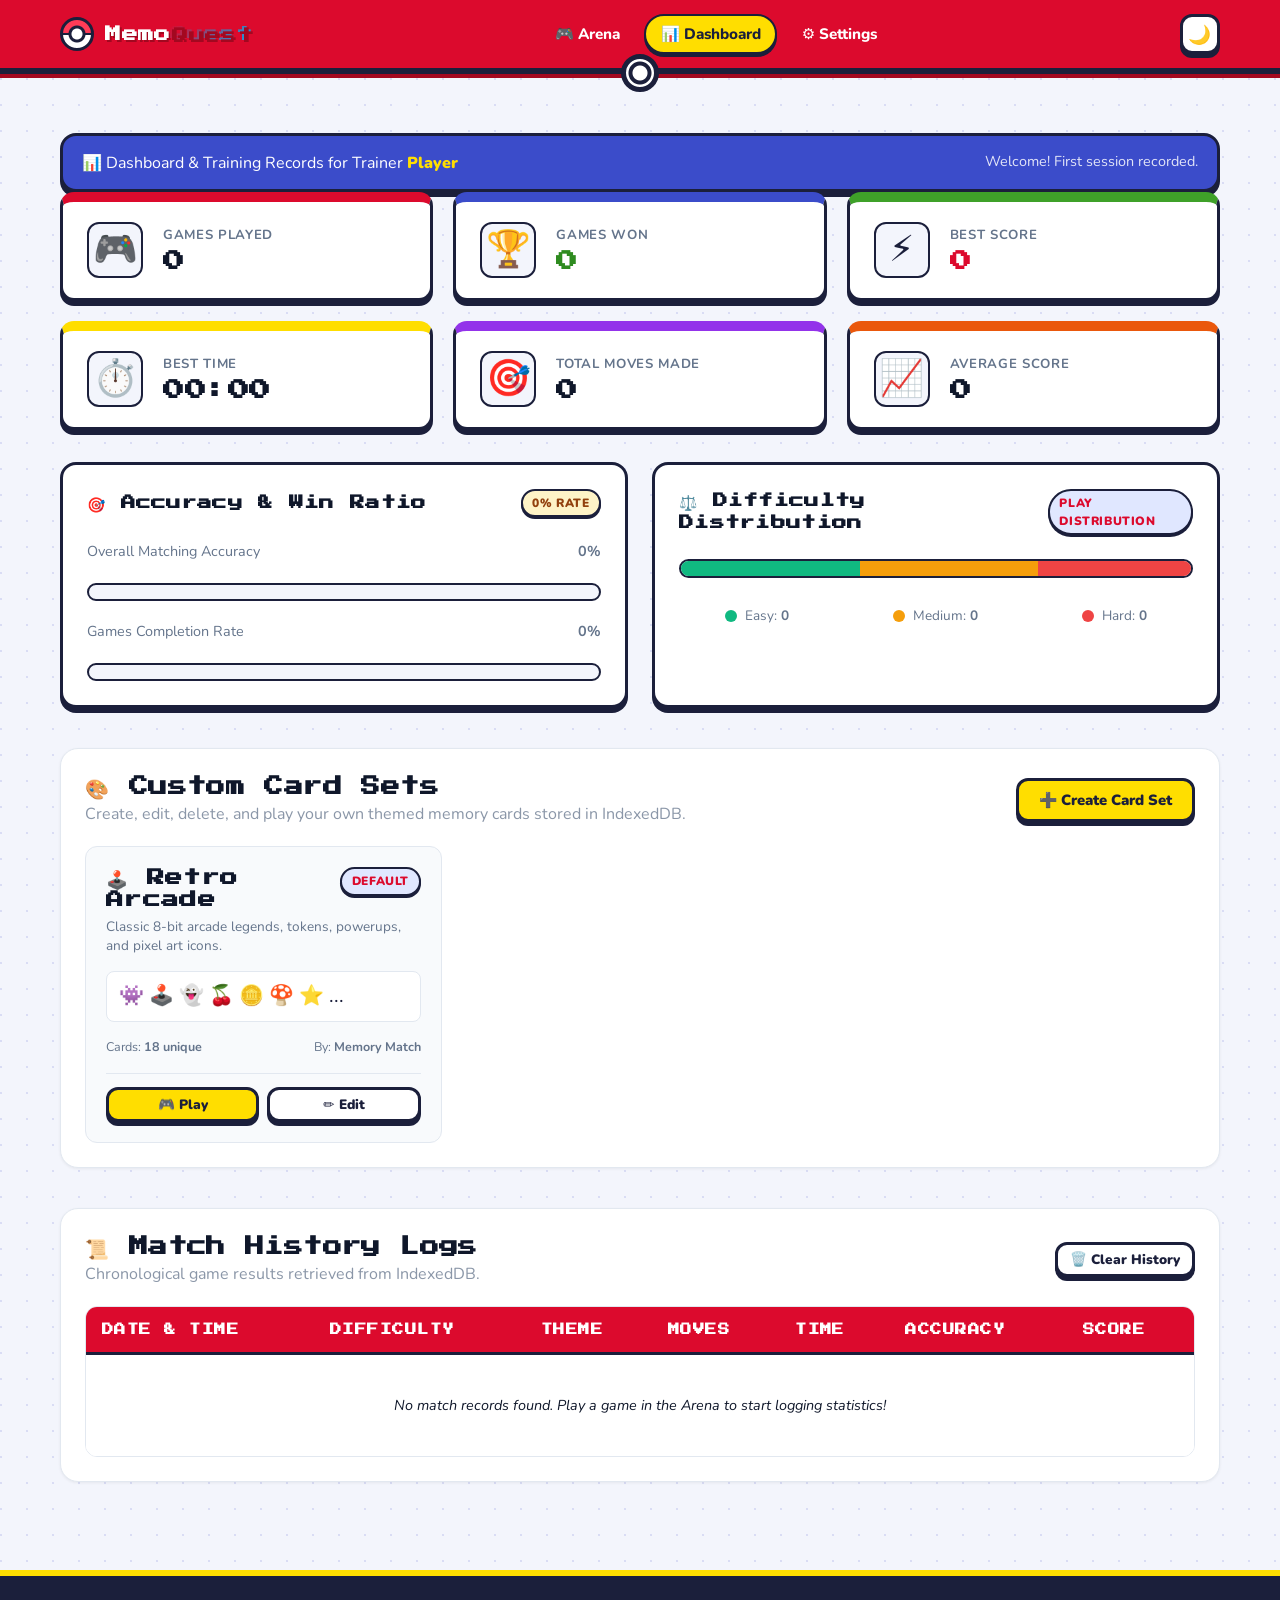
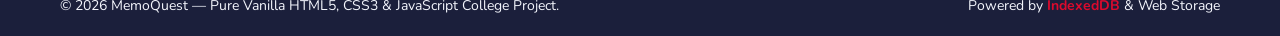
==== commit afa13212: "Added real pokemon images from the Poke API" ====
--- a/dashboard.html
+++ b/dashboard.html
@@ -173,7 +173,7 @@
       <div class="panel">
         <div class="panel__header">
           <div>
-            <h2 class="panel__title">🎨 Custom Card Sets (CRUD Manager)</h2>
+            <h2 class="panel__title">🎨 Custom Card Sets</h2>
             <p class="text-muted">Create, edit, delete, and play your own themed memory cards stored in IndexedDB.</p>
           </div>
           <button id="openCreateSetModalBtn" class="btn btn--primary" type="button">
--- a/css/components.css
+++ b/css/components.css
@@ -447,58 +447,15 @@
 }
 
 /* --------------------------------------------------------------------------
-   Toast Notifications
-   -------------------------------------------------------------------------- */
-.toast-container {
-  position: fixed;
-  bottom: 1.5rem;
-  right: 1.5rem;
-  z-index: 2000;
-  display: flex;
-  flex-direction: column;
-  gap: 0.75rem;
-  pointer-events: none;
-}
-
+/* --------------------------------------------------------------------------
+   Toast Notifications (Disabled)
+   -------------------------------------------------------------------------- */
+.toast-container,
 .toast {
-  pointer-events: auto;
-  display: flex;
-  align-items: center;
-  gap: 0.75rem;
-  padding: 0.85rem 1.25rem;
-  border-radius: var(--radius-md);
-  background-color: var(--bg-surface-elevated);
-  color: var(--text-main);
-  box-shadow: var(--shadow-lg);
-  border: 1px solid var(--border-subtle);
-  font-size: 0.925rem;
-  font-weight: 600;
-  transform: translateY(20px);
-  opacity: 0;
-  visibility: hidden;
-  transition: transform var(--transition-fast), opacity var(--transition-fast), visibility var(--transition-fast);
-}
-
-.toast.toast--active {
-  transform: translateY(0);
-  opacity: 1;
-  visibility: visible;
-}
-
-.toast--success {
-  border-left: 4px solid var(--success);
-}
-
-.toast--danger {
-  border-left: 4px solid var(--danger);
-}
-
-.toast--info {
-  border-left: 4px solid var(--primary);
-}
-
-.toast--warning {
-  border-left: 4px solid var(--warning);
+  display: none !important;
+  visibility: hidden !important;
+  pointer-events: none !important;
+  opacity: 0 !important;
 }
 
 /* --------------------------------------------------------------------------
--- a/css/responsive.css
+++ b/css/responsive.css
@@ -372,17 +372,10 @@
     width: 100%;
   }
 
-  /* Toast Notifications on Mobile */
-  .toast-container {
-    left: 1rem;
-    right: 1rem;
-    bottom: 1rem;
-  }
-
+  /* Toast Notifications (Disabled) */
+  .toast-container,
   .toast {
-    width: 100%;
-    padding: 0.75rem 1rem;
-    font-size: 0.85rem;
+    display: none !important;
   }
 
   /* Footer adjustments */
--- a/css/pokemon-theme.css
+++ b/css/pokemon-theme.css
@@ -741,6 +741,20 @@
     radial-gradient(circle at 50% 45%, rgba(255, 255, 255, 0.85) 0 28%, transparent 70%),
     linear-gradient(160deg, color-mix(in srgb, var(--t) 70%, #fff), var(--t));
   box-shadow: inset 0 0 0 2px rgba(255, 255, 255, 0.6);
+  padding: 4px;
+  overflow: hidden;
+}
+
+.card-board[data-card-theme="pokemon"] .card__icon img,
+.card-board[data-card-theme="pokemon"] .card__img {
+  width: 90%;
+  height: 90%;
+  max-width: 100%;
+  max-height: 100%;
+  object-fit: contain;
+  filter: drop-shadow(0 4px 6px rgba(0, 0, 0, 0.35));
+  pointer-events: none;
+  user-select: none;
 }
 
 .card-board[data-card-theme="pokemon"] .card__badge {
@@ -799,6 +813,7 @@
 .card-board.grid--hard[data-card-theme="pokemon"] .card__icon {
   bottom: 10%;
   font-size: 1.6rem;
+  padding: 2px;
 }
 
 @media (max-width: 640px) {
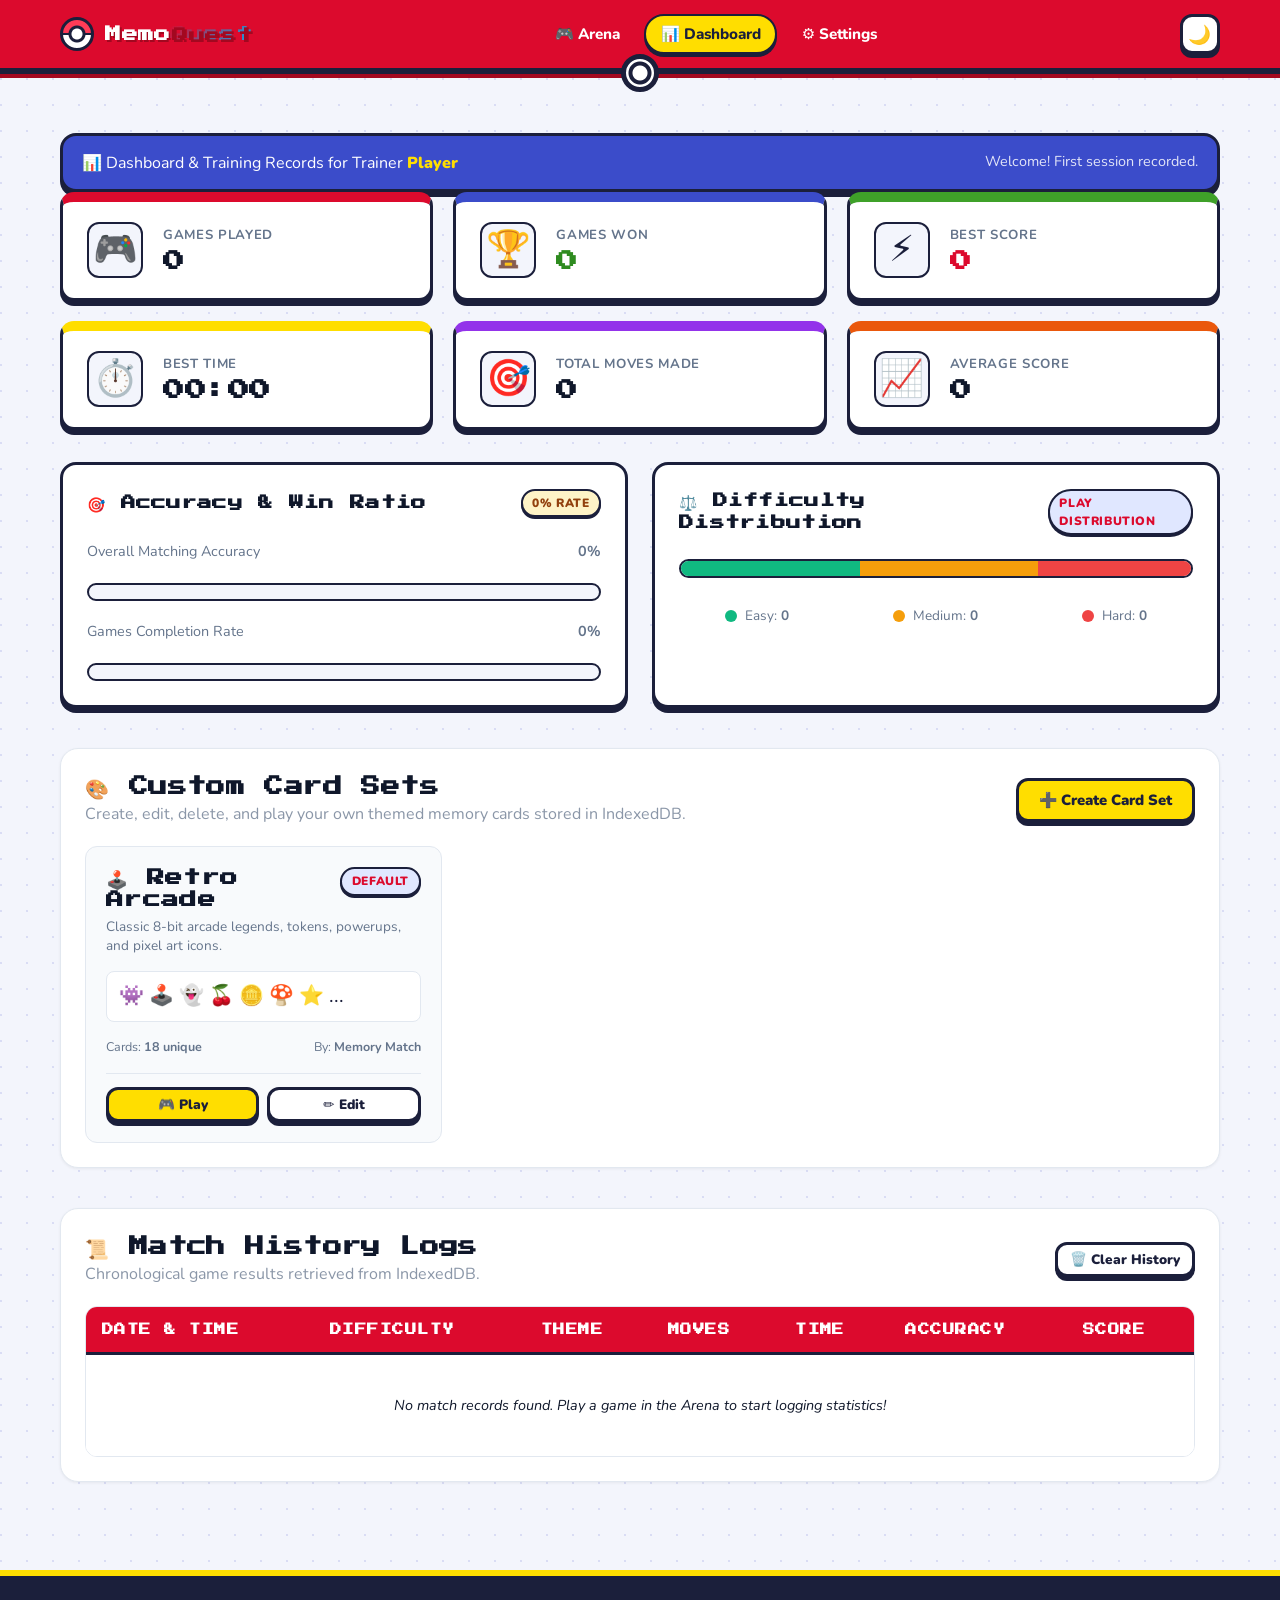
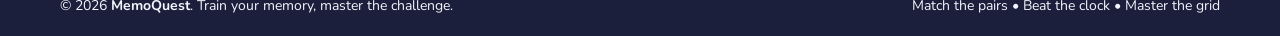
==== commit b1142cd9: "Add footer changes" ====
--- a/dashboard.html
+++ b/dashboard.html
@@ -299,8 +299,8 @@
        ========================================================================= -->
   <footer class="app-footer">
     <div class="container footer-content">
-      <p>© 2026 MemoQuest — Pure Vanilla HTML5, CSS3 & JavaScript College Project.</p>
-      <p>Powered by <span class="text-primary font-bold">IndexedDB</span> & Web Storage</p>
+      <p>© 2026 <strong>MemoQuest</strong>. Train your memory, master the challenge.</p>
+      <p>Match the pairs • Beat the clock • Master the grid</p>
     </div>
   </footer>
 
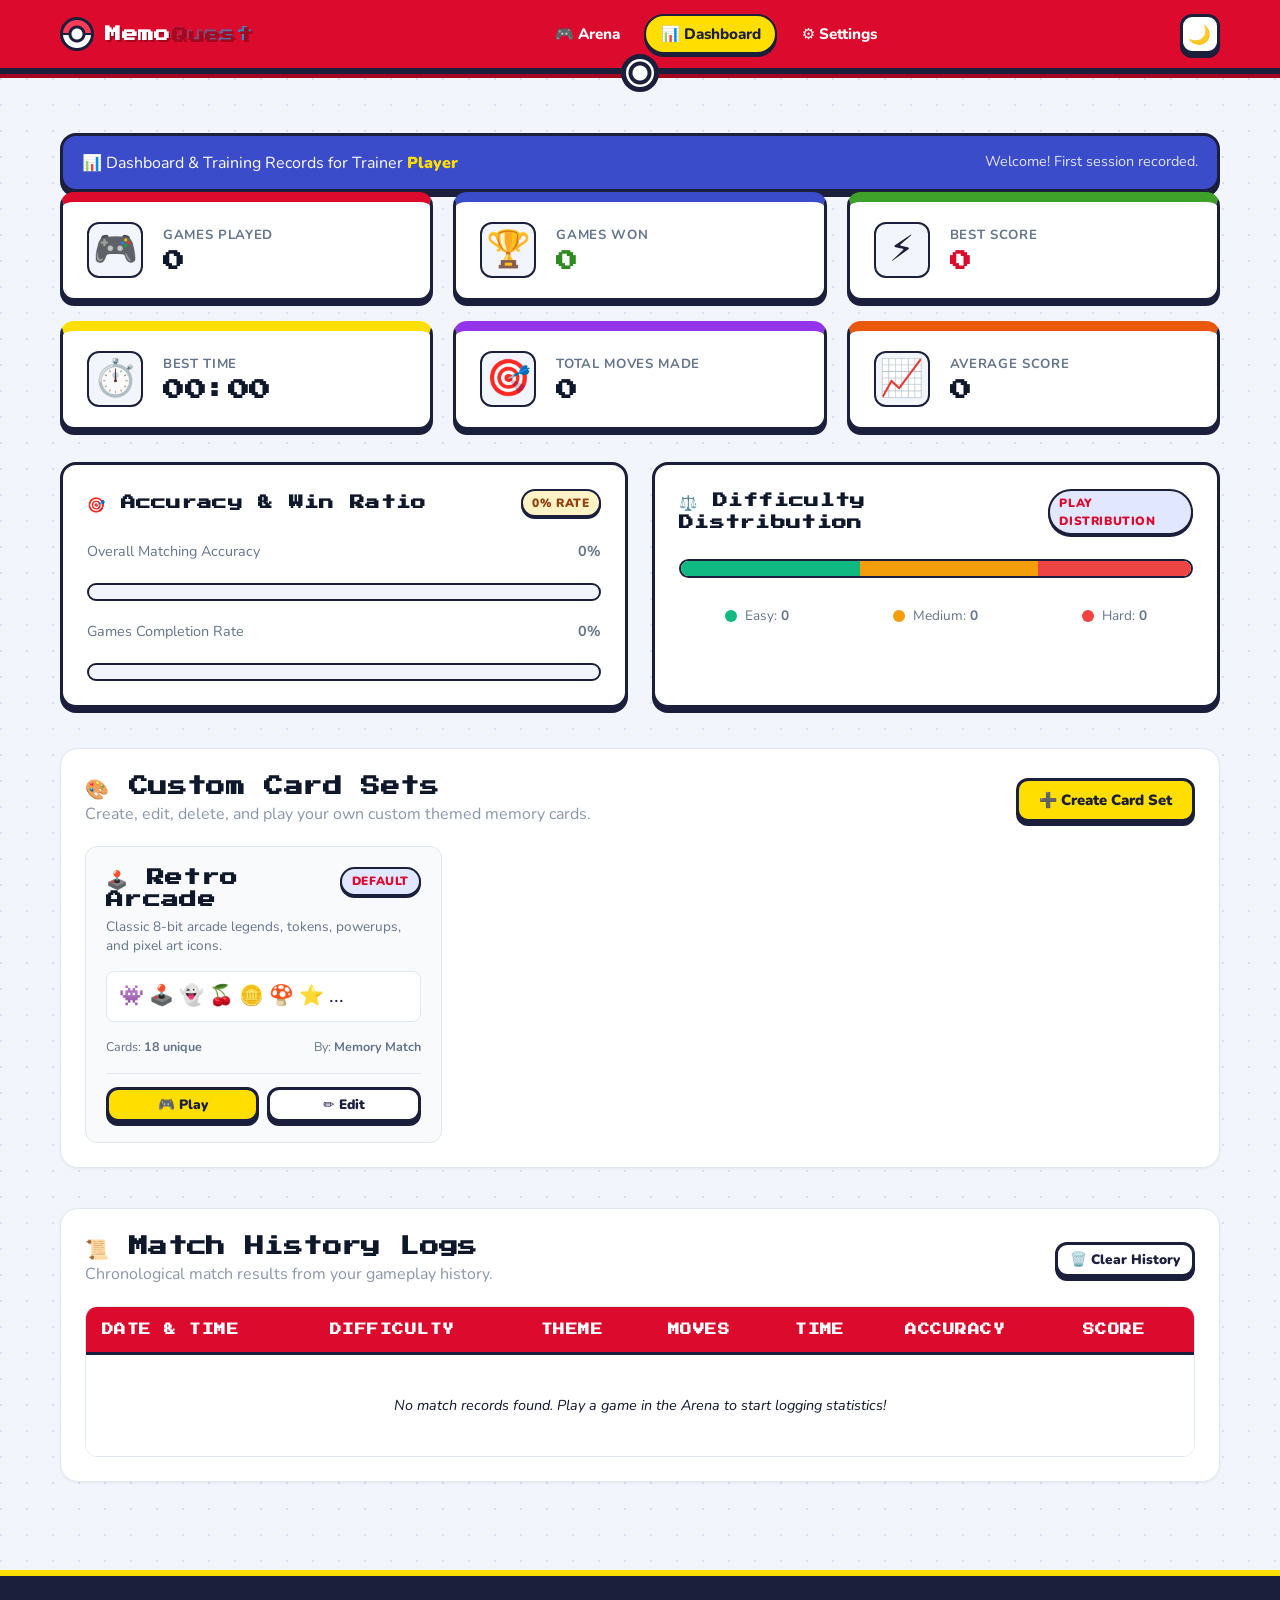
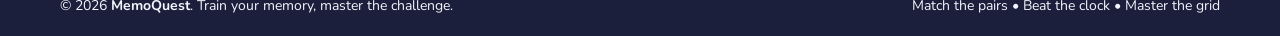
==== commit d614c976: "Cleanup message for the user" ====
--- a/dashboard.html
+++ b/dashboard.html
@@ -174,7 +174,7 @@
         <div class="panel__header">
           <div>
             <h2 class="panel__title">🎨 Custom Card Sets</h2>
-            <p class="text-muted">Create, edit, delete, and play your own themed memory cards stored in IndexedDB.</p>
+            <p class="text-muted">Create, edit, delete, and play your own custom themed memory cards.</p>
           </div>
           <button id="openCreateSetModalBtn" class="btn btn--primary" type="button">
             ➕ Create Card Set
@@ -188,13 +188,13 @@
       </div>
     </section>
 
-    <!-- 4. Game History Table (IndexedDB Records) -->
+    <!-- 4. Game History Table (Match Records) -->
     <section class="history-section" aria-label="Match History Records">
       <div class="panel">
         <div class="panel__header">
           <div>
             <h2 class="panel__title">📜 Match History Logs</h2>
-            <p class="text-muted">Chronological game results retrieved from IndexedDB.</p>
+            <p class="text-muted">Chronological match results from your gameplay history.</p>
           </div>
           <button id="clearHistoryBtn" class="btn btn--outline btn--sm" type="button">
             🗑️ Clear History
@@ -285,7 +285,7 @@
       </header>
       <div class="modal__body">
         <p>Are you sure you want to permanently delete <strong id="deleteTargetName">this card set</strong>?</p>
-        <p class="text-muted">This action will remove the set from IndexedDB and cannot be undone.</p>
+        <p class="text-muted">This action cannot be undone.</p>
       </div>
       <footer class="modal__footer">
         <button id="cancelDeleteBtn" class="btn btn--outline" type="button">Cancel</button>
